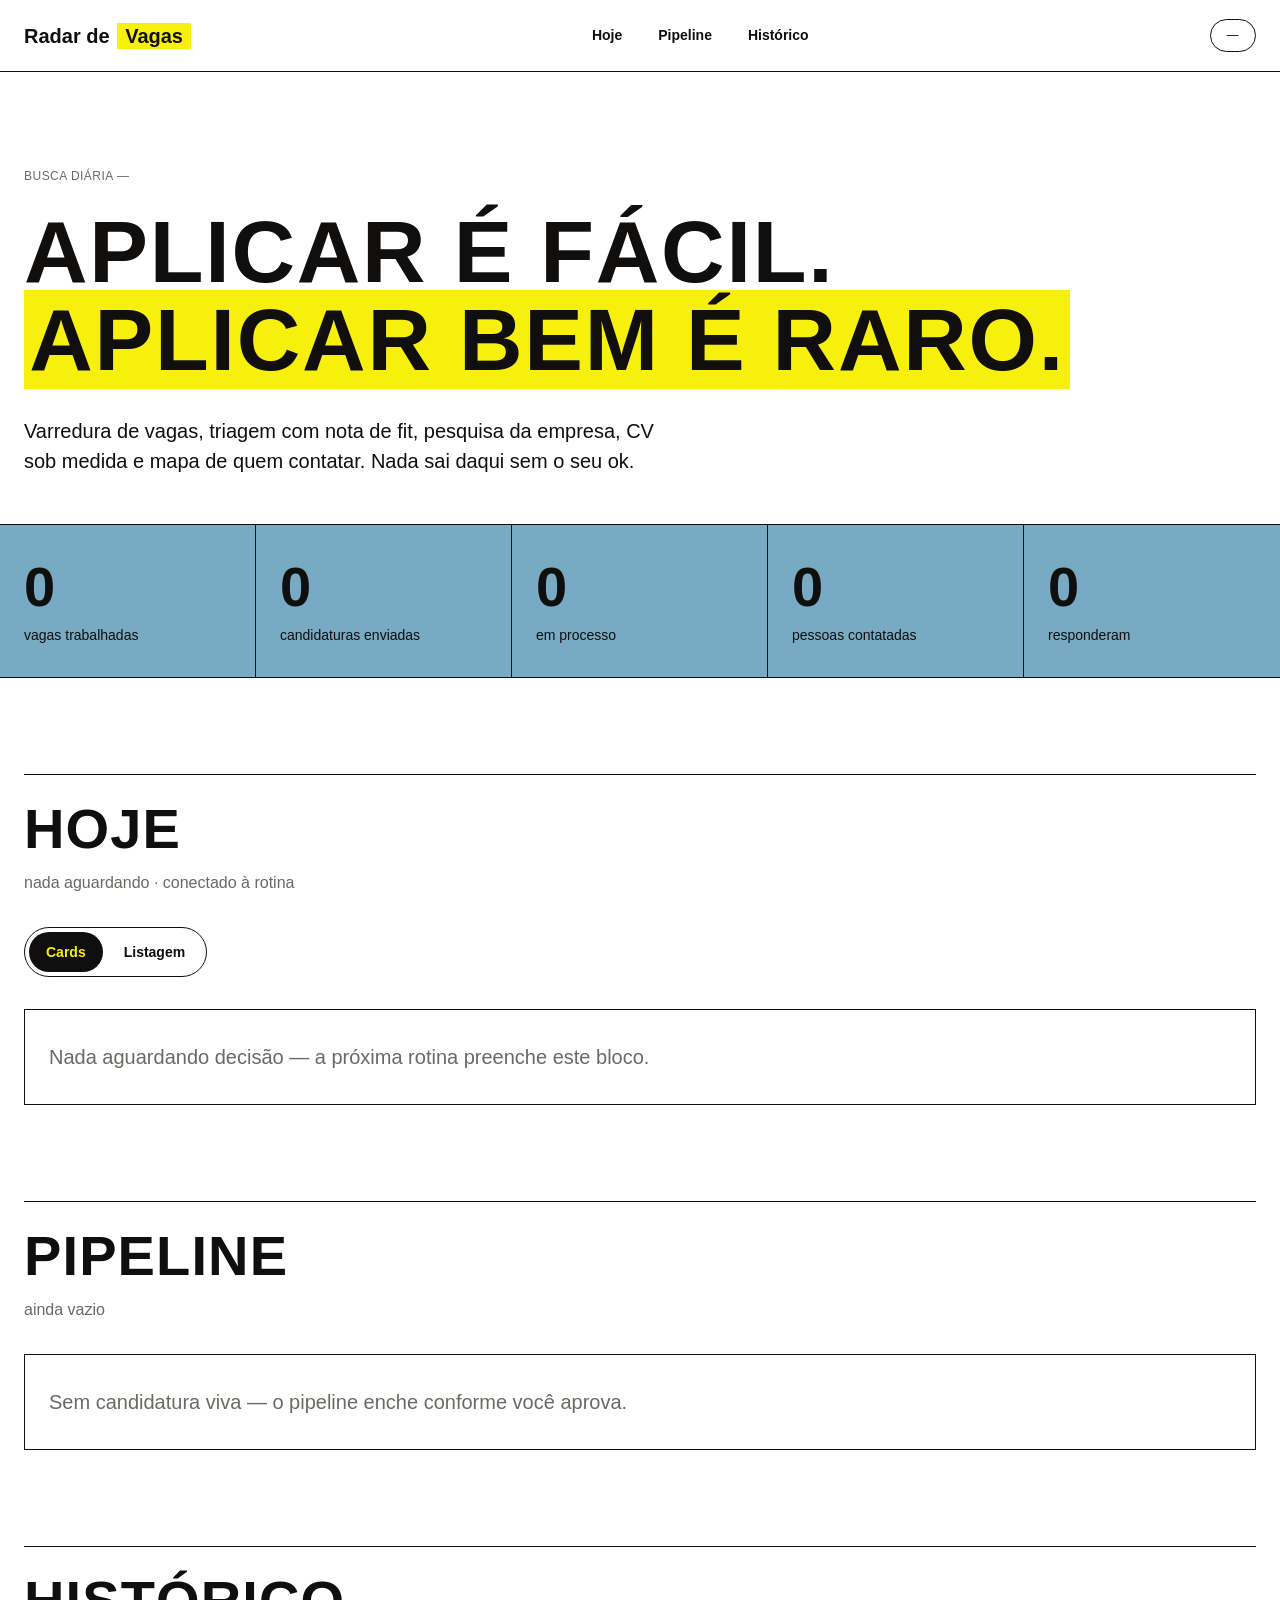
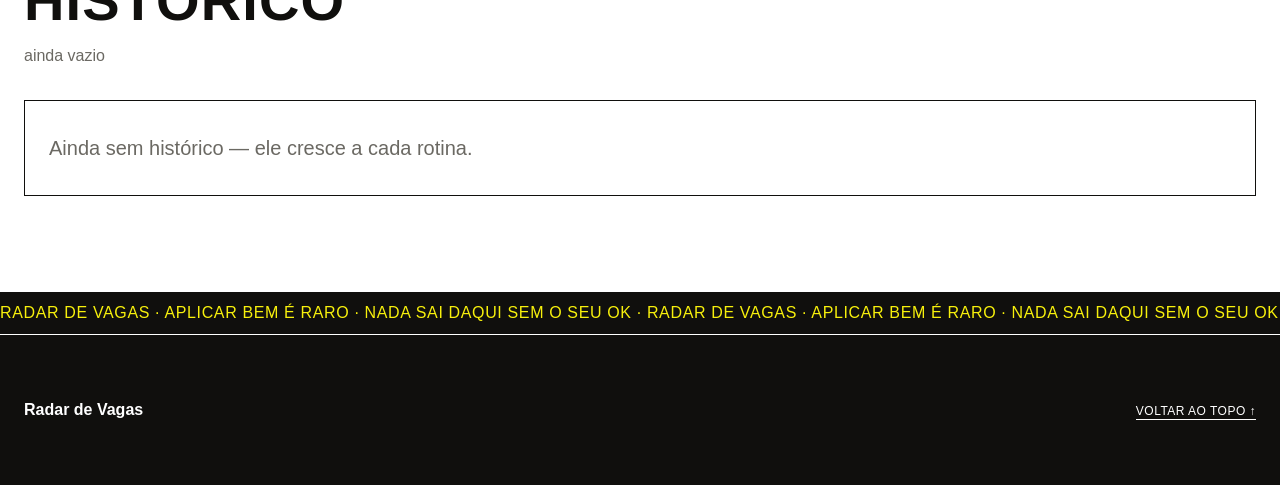
==== dashboard/index.html @ 62220584 "Radar de Vagas 0.1.0: primeira versão pública Rotina de busca de emprego com aprovação humana para o" ====
<!doctype html>
<html lang="pt-BR">
<head>
  <meta charset="utf-8" />
  <meta name="viewport" content="width=device-width, initial-scale=1" />
  <meta name="color-scheme" content="light" />
  <title>Radar de Vagas</title>
  <!-- Dashboard auto-contido: dados injetados por radar/gerar_dados.py -->
  <link rel="stylesheet" href="styles.css?v=1794355612" />
</head>
<body>

  <a class="pular-para" href="#hoje">Pular para as decisões de hoje</a>

  <header class="header">
    <a class="logo" href="#topo">Radar de <em>Vagas</em></a>
    <nav class="nav" aria-label="Principal">
      <a href="#hoje">Hoje</a>
      <a href="#pipeline">Pipeline</a>
      <a href="#historico">Histórico</a>
    </nav>
    <span class="badge-atualizado" id="atualizado">—</span>
  </header>

  <main>
    <section class="hero wrap" id="topo">
      <p class="meta">Busca diária —</p>
      <h1>Aplicar é fácil.<br /><span class="accent">Aplicar bem é raro.</span></h1>
      <p>Varredura de vagas, triagem com nota de fit, pesquisa da empresa, CV sob medida e mapa de quem contatar. Nada sai daqui sem o seu ok.</p>
      <span class="aviso-exemplo" id="aviso-config" hidden>Config sem pretensão salarial: a rotina vai perguntar antes de aplicar</span>
    </section>

    <section class="faixa-calma" aria-label="Números do Radar">
      <div class="wrap"><div class="stats" id="stats"></div></div>
    </section>

    <section id="hoje" class="secao wrap">
      <h2 class="h2">Hoje<small id="hoje-sub"></small></h2>
      <div class="alternar" id="alternar-visao" role="group" aria-label="Visão">
        <button class="btn-decisao" type="button" data-visao="cards">Cards</button>
        <button class="btn-decisao" type="button" data-visao="tabela">Listagem</button>
      </div>
      <div id="hoje-conteudo"></div>
    </section>

    <section id="pipeline" class="secao wrap">
      <h2 class="h2">Pipeline<small id="pipeline-sub"></small></h2>
      <div id="pipeline-lista"></div>
    </section>

    <section id="historico" class="secao wrap">
      <h2 class="h2">Histórico<small id="historico-sub"></small></h2>
      <div id="historico-lista"></div>
    </section>
  </main>

  <div class="barra-decisoes" id="barra-decisoes" hidden>
    <span><strong id="barra-contagem">0</strong> <span id="barra-rotulo">decisões</span></span>
    <button class="btn-copiar" id="btn-copiar" type="button">Copiar para o chat</button>
  </div>
  <div class="toast" id="toast" role="status" aria-live="polite">Decisões copiadas, cole na conversa do Claude</div>

  <!-- fita de fechamento: decorativa, para no hover e com movimento reduzido.
       Dois grupos iguais para o trilho andar metade de si sem emenda -->
  <div class="fita" aria-hidden="true">
    <div class="fita__trilho">
      <span class="fita__grupo">Radar de Vagas · Aplicar bem é raro · Nada sai daqui sem o seu ok · Radar de Vagas · Aplicar bem é raro · Nada sai daqui sem o seu ok · Radar de Vagas · Aplicar bem é raro · Nada sai daqui sem o seu ok ·&nbsp;</span>
      <span class="fita__grupo">Radar de Vagas · Aplicar bem é raro · Nada sai daqui sem o seu ok · Radar de Vagas · Aplicar bem é raro · Nada sai daqui sem o seu ok · Radar de Vagas · Aplicar bem é raro · Nada sai daqui sem o seu ok ·&nbsp;</span>
    </div>
  </div>

  <!-- rodapé montado pelo script a partir de CONFIG.nome e CONFIG.links:
       nada pessoal mora no código -->
  <footer class="footer">
    <div class="wrap footer__grade">
      <div class="footer__marca">
        <strong>Radar de Vagas</strong>
        <span id="rodape-nome" hidden></span>
      </div>
      <nav class="footer__links" id="rodape-links" aria-label="Links do perfil" hidden></nav>
      <a class="footer__topo" href="#topo">Voltar ao topo ↑</a>
    </div>
  </footer>

  <!-- DADOS:INICIO (gerado por radar/gerar_dados.py, não editar à mão) -->
  <script>
  window.REGISTRO = {"dias": []};
  window.VAGAS = {"vagas": [], "pessoas": []};
  window.CONFIG = {};
  </script>
  <!-- DADOS:FIM -->
  <script>
    const R = window.REGISTRO || { dias: [] };
    const V = window.VAGAS || {};
    const CFG = window.CONFIG || {};
    const dias = R.dias || [];

    // datas: aceita "AAAA-MM-DD" e ISO completo com fuso (aprovado_em) e
    // devolve DD.MM.AAAA. Vale o dia como foi gravado, sem converter fuso.
    // Só dígitos passam: o resultado entra direto no HTML sem precisar de esc()
    const fmtData = (iso) => {
      const m = /^(\d{4})-(\d{2})-(\d{2})/.exec(String(iso || ""));
      return m ? `${m[3]}.${m[2]}.${m[1]}` : "—";
    };
    const esc = (s) =>
      String(s ?? "").replace(/[&<>"]/g, (c) =>
        ({ "&": "&amp;", "<": "&lt;", ">": "&gt;", '"': "&quot;" }[c]));
    const pad = (n) => String(n).padStart(2, "0");
    const plural = (n, s, p) => `${n} ${n === 1 ? s : p}`;

    // link só sai para http(s), mailto ou caminho relativo (/cvs/...): um
    // "javascript:" vindo de dado raspado não pode virar href clicável
    const urlSegura = (u) => {
      const s = String(u || "").trim();
      if (!s) return "";
      if (/^[a-z][a-z0-9+.-]*:/i.test(s) && !/^(https?|mailto):/i.test(s)) return "";
      return s;
    };

    // "hoje" é a data local da máquina; a conta de dias usa só a parte de
    // data, então um ISO com hora e fuso conta pelo dia em que foi gravado
    const hojeISO = (() => {
      const d = new Date();
      return `${d.getFullYear()}-${pad(d.getMonth() + 1)}-${pad(d.getDate())}`;
    })();
    const diasDesde = (iso) => {
      const dia = String(iso || "").slice(0, 10);
      if (!/^\d{4}-\d{2}-\d{2}$/.test(dia)) return null;
      return Math.round((new Date(hojeISO) - new Date(dia)) / 86400000);
    };

    // prazos da rotina vêm da config; campo ausente, vazio ou inválido cai
    // no padrão do projeto
    const prazo = (chave, padrao) => {
      const n = Number(CFG[chave]);
      return Number.isFinite(n) && n > 0 ? n : padrao;
    };
    const FOLLOW_UP_DIAS = prazo("follow_up_dias", 7);
    const APROVADO_ALERTA_DIAS = prazo("aprovado_alerta_dias", 3);
    const TRIAGEM_EXPIRA_DIAS = prazo("triagem_expira_dias", 14);

    const MOVIMENTO_REDUZIDO = !!(window.matchMedia
      && window.matchMedia("(prefers-reduced-motion: reduce)").matches);

    // fita: o link vira uma faixa tinta com o rótulo em amarelo. O rótulo se
    // repete em número par porque o marquee anda metade do trilho por volta
    const marquee = (url, rotulo) => {
      const href = urlSegura(url);
      if (!href) return "";
      const span = `<span>${esc(rotulo)} ↗</span>`.repeat(10);
      return `<a class="marquee${rotulo.length <= 3 ? " marquee--curta" : ""}" href="${esc(href)}" target="_blank" rel="noopener">
        <span class="marquee__track" aria-hidden="true">${span}</span>
        <span class="sr-only">${esc(rotulo)} (abre em nova aba)</span></a>`;
    };

    // ---- identidade: título e rodapé saem da config, nunca do código ----
    const NOME = String(CFG.nome || "").trim();
    if (NOME) {
      document.title = `Radar de Vagas · ${NOME}`;
      const el = document.getElementById("rodape-nome");
      el.textContent = NOME;
      el.hidden = false;
    }
    const rotuloLink = (s) => String(s).trim()
      .replace(/^(https?:\/\/|mailto:)/i, "").replace(/^www\./i, "").replace(/\/+$/, "");
    // endereço sem esquema ("linkedin.com/in/...") ganha https://
    const hrefPerfil = (s) => {
      const v = String(s || "").trim();
      if (!v) return "";
      return /^[a-z][a-z0-9+.-]*:/i.test(v) ? urlSegura(v) : "https://" + v.replace(/^\/+/, "");
    };
    const linksPerfil = Object.values(CFG.links && typeof CFG.links === "object" ? CFG.links : {})
      .map((v) => [hrefPerfil(v), v])
      .filter(([h]) => h);
    if (linksPerfil.length) {
      const el = document.getElementById("rodape-links");
      el.innerHTML = linksPerfil.map(([h, v]) =>
        `<a href="${esc(h)}" target="_blank" rel="noopener">${esc(rotuloLink(v))}</a>`).join("");
      el.hidden = false;
    }

    // ---- aviso de pretensão: a config do painel só diz se ela existe ----
    if (CFG.pretensao_definida === false) {
      document.getElementById("aviso-config").hidden = false;
    }
    if (R.atualizado_em) {
      document.getElementById("atualizado").innerHTML =
        `<span class="badge-rotulo">Atualizado </span>${esc(fmtData(R.atualizado_em))}`;
    }

    // ---- achatar o histórico ----
    const histVagas = [], histPessoas = [];
    for (const dia of dias) {
      (dia.vagas || []).forEach((x) => histVagas.push({ ...x, data: dia.data }));
      (dia.pessoas || []).forEach((x) => histPessoas.push({ ...x, data: dia.data }));
    }

    // ---- o que já saiu como candidatura ----
    // Chave empresa+cargo em minúsculas, a mesma que casa o registro com o
    // vagas.json. Vaga que aparece aqui nunca ganha botão de aplicar de novo,
    // nem nos cards nem na listagem. Se a mesma vaga aparece em mais de um dia,
    // vale a data mais antiga: é quando a candidatura saiu
    const APLICADAS = ["Aplicada", "Networking", "Entrevista", "Oferta"];
    const chaveVaga = (v) => `${v.empresa}||${v.cargo}`.toLowerCase();
    const dataAplicacao = (h) => h.data_candidatura || h.data || "";
    const JA_APLICADAS = new Map();
    for (const h of histVagas) {
      if (!APLICADAS.includes(h.status)) continue;
      const k = chaveVaga(h), atual = JA_APLICADAS.get(k);
      if (!atual || (dataAplicacao(h) && dataAplicacao(h) < dataAplicacao(atual))) JA_APLICADAS.set(k, h);
    }
    const jaAplicada = (v) => JA_APLICADAS.get(chaveVaga(v));
    const pillJaAplicada = (iso) =>
      `<span class="pill pill--calma">Já aplicada${iso ? ` em ${fmtData(iso)}` : ""}</span>`;

    // ---- stats ----
    const cont = (lista, ...st) => lista.filter((x) => st.includes(x.status)).length;
    document.getElementById("stats").innerHTML = [
      [histVagas.length, "vagas trabalhadas"],
      [cont(histVagas, ...APLICADAS), "candidaturas enviadas"],
      [cont(histVagas, "Entrevista", "Oferta"), "em processo"],
      [histPessoas.length, "pessoas contatadas"],
      [cont(histPessoas, "aceito", "respondeu"), "responderam"],
    ].map(([n, l]) => `<div class="stat"><strong>${n}</strong><span>${l}</span></div>`).join("");

    const vazio = (msg) => `<div class="vazio">${msg}</div>`;

    const pillStatus = (s) => {
      const forte = ["Oferta", "Entrevista", "aceito", "respondeu"];
      const solido = ["Aplicada", "Networking", "enviado", "CV pronto"];
      const cls = forte.includes(s) ? "pill pill--accent" : solido.includes(s) ? "pill pill--solid" : "pill";
      return `<span class="${cls}">${esc(s || "—")}</span>`;
    };

    // ============================================================
    // HOJE: triagem e vagas trabalhadas aguardando decisão
    // ============================================================
    const MODO_SERVIDOR = location.protocol === "http:" || location.protocol === "https:";
    const ativos = (l) => (l || []).filter((x) => !["recusado", "executado"].includes(x.status));
    const gVagas = ativos(V.vagas), gPessoas = ativos(V.pessoas);
    const completas = gVagas.filter((v) => v.profundidade === "completa");
    const triagem = gVagas.filter((v) => v.profundidade !== "completa");
    const porId = new Map([...gVagas, ...gPessoas].map((x) => [x.id, x]));
    const IDS_PESSOA = new Set((V.pessoas || []).map((p) => p.id));
    const decisoes = new Map(); // modo arquivo: id -> {acao, nota}

    const rotuloDe = (p) => {
      const idx = p.id.match(/\d+$/);
      const grupo = IDS_PESSOA.has(p.id) ? "pessoa" : "vaga";
      return `${grupo} ${idx ? idx[0] : p.id}`;
    };

    const barraFit = (n) => {
      const v = Math.max(0, Math.min(100, Number(n) || 0));
      return `<span class="fit"><span class="fit-barra" aria-hidden="true"><i style="width:${v}%"></i></span><span class="sr-only">fit </span><b>${v}</b></span>`;
    };

    const campos = (pares) => {
      const linhas = pares.filter(([, v]) => v).map(([r, v]) =>
        `<div class="campo"><span class="meta">${esc(r)}</span><p>${esc(v)}</p></div>`);
      return linhas.length ? `<div class="campos">${linhas.join("")}</div>` : "";
    };

    const listaCurta = (rotulo, itens) =>
      itens && itens.length
        ? `<div class="campo"><span class="meta">${esc(rotulo)}</span><ul class="lista-curta">${
            itens.map((x) => `<li>${esc(x)}</li>`).join("")}</ul></div>`
        : "";

    const caixaDecisao = (p, miolo) => `<div class="decisoes" data-id="${esc(p.id)}">${miolo}</div>`;

    const botoes = (p, acoes) => {
      if (p.status === "aprovado")
        return caixaDecisao(p, IDS_PESSOA.has(p.id)
          ? '<span class="pill pill--accent">Marcada para contato</span>'
          : '<span class="pill pill--accent">Aprovado · na fila de execução</span>');
      if (p.status === "aprofundar")
        return caixaDecisao(p, '<span class="pill pill--solid">Aprofundar · na fila de pesquisa</span>');
      if (p.status === "ajuste")
        return caixaDecisao(p, `<span class="pill pill--solid">Ajuste pedido</span>${
          p.nota_ajuste ? `<span class="nota-ajuste">Ajuste: ${esc(p.nota_ajuste)}</span>` : ""}`);
      // no modo arquivo o botão alterna (o segundo clique desfaz), então nasce
      // com aria-pressed; no servidor cada clique é uma ação única
      const pressed = MODO_SERVIDOR ? "" : ' aria-pressed="false"';
      const btns = acoes.map(([acao, rotulo, nome]) =>
        `<button class="btn-decisao" data-acao="${acao}" type="button"${pressed}${
          nome ? ` aria-label="${esc(nome)}"` : ""}>${rotulo}</button>`).join("");
      return caixaDecisao(p, `${btns}<span class="nota-ajuste" data-nota></span>`);
    };

    // vaga que já saiu como candidatura não ganha botão nenhum, só o selo
    const botoesVaga = (v, acoes) => {
      const ap = jaAplicada(v);
      return ap ? caixaDecisao(v, pillJaAplicada(dataAplicacao(ap))) : botoes(v, acoes);
    };

    // ---- accordion: o card fecha e mostra só o que decide ver mais ----
    const chevron = '<span class="chevron" aria-hidden="true"></span>';

    // selo do estado, visível com o card fechado (senão some junto com o corpo)
    const selo = (p) => ({
      aprovado: `<span class="pill pill--accent">${IDS_PESSOA.has(p.id) ? "Marcada para contato" : "Aprovado"}</span>`,
      aprofundar: '<span class="pill pill--solid">A aprofundar</span>',
      ajuste: '<span class="pill pill--solid">Ajuste pedido</span>',
    }[p.status] || "");

    // sinais são HTML pronto ou texto já seguro, nunca entrada crua
    const sinais = (itens) => {
      const l = itens.filter(Boolean);
      return l.length ? `<span class="sinais">${l.map((s) => `<span>${s}</span>`).join("")}</span>` : "";
    };

    const marcas = (itens) => {
      const l = itens.filter(Boolean);
      return l.length ? `<div class="marcas">${l.join("")}</div>` : "";
    };

    // aprovada que não sai vira vaga fechada: mostra quando foi aprovada e,
    // passado o prazo da config, alerta em magenta
    const avisoAprovada = (v) => {
      if (v.status !== "aprovado" || !v.aprovado_em || jaAplicada(v)) return "";
      const d = diasDesde(v.aprovado_em);
      const quando = `<span class="data-entrada">aprovada em ${fmtData(v.aprovado_em)}</span>`;
      return d !== null && d >= APROVADO_ALERTA_DIAS
        ? `${quando}<span class="alerta">Aprovada há ${plural(d, "dia", "dias")} e ainda não enviada</span>`
        : quando;
    };

    // data de entrada no Radar: as antigas foram reconstruídas como limite
    // superior (histórico + backups) e levam til; as novas gravam data exata.
    // Triagem sem decisão parada além do prazo da config vira alerta
    const seloEntrada = (v) => {
      if (!v.adicionada_em) return "";
      const d = diasDesde(v.adicionada_em);
      if (v.profundidade === "triagem" && v.status === "proposto" && !jaAplicada(v)
          && d !== null && d >= TRIAGEM_EXPIRA_DIAS)
        return `<span class="alerta">Na mesa há ${plural(d, "dia", "dias")}, decida ou descarte</span>`;
      return `<span class="data-entrada${v.adicionada_em_aprox ? " data-entrada--aprox" : ""}"${
          v.adicionada_em_aprox ? ' title="Data reconstruída: limite superior. Vagas novas gravam a data exata."' : ""
        }>entrou ${v.adicionada_em_aprox ? "~" : ""}${fmtData(v.adicionada_em)}</span>`;
    };

    const tese = (texto) => texto
      ? `<div class="tese"><span class="tese__rotulo">Ângulo</span><p>${esc(texto)}</p></div>`
      : "";

    const blocoVagaCompleta = (v, i) => {
      const gente = gPessoas.filter((p) => p.vaga_id === v.id);
      const flags = (v.red_flags || []).length;
      const ap = jaAplicada(v);
      return `
      <details class="proposta" data-item="${esc(v.id)}">
        <summary>
          <span class="meta num">${pad(i + 1)}</span>
          <div class="resumo">
            <div class="vaga-head">
              <h3>${esc(v.empresa)} — ${esc(v.cargo)}</h3>
              ${barraFit(v.fit)}
            </div>
            <p class="apoio">${esc([v.local, v.modelo, v.porta === "lideranca" ? "porta liderança" : v.porta === "ic" ? "porta IC sênior" : ""].filter(Boolean).join(" · "))}</p>
            ${sinais([
              ap ? pillJaAplicada(dataAplicacao(ap)) : selo(v),
              v.cv ? "CV pronto" : "",
              gente.length ? plural(gente.length, "pessoa", "pessoas") : "",
              flags ? plural(flags, "red flag", "red flags") : "",
            ])}
            ${marcas([avisoAprovada(v)])}
          </div>
          ${chevron}
        </summary>
        <div class="proposta-corpo">
          ${tese(v.angulo)}
          ${campos([
            ["Salário", [v.salario, v.salario_fonte && `(${v.salario_fonte})`].filter(Boolean).join(" ")],
            ["Fit", v.fit_resumo],
          ])}
          ${listaCurta("Forças diretas", v.forcas)}
          ${listaCurta("Lacunas honestas", v.lacunas)}
          ${listaCurta("Red flags", v.red_flags)}
          ${listaCurta("Sobre a empresa", v.empresa_contexto)}
          ${listaCurta("Melhorias que esta vaga sugere", v.melhorias)}
          ${blocoCv(v, "CV sob medida")}
          <p class="apoio">${marquee(v.url, "Ver a vaga")}</p>
          ${botoesVaga(v, [["aprovar", "✓ Aprovar candidatura"], ["ajustar", "✎ Ajustar"], ["pular", "✕ Descartar"]])}
          ${pessoasDaVaga(v.id)}
        </div>
      </details>`;
    };

    const blocoCv = (a, rotulo) => {
      const cv = urlSegura(a.cv);
      if (!cv) return "";
      const prev = urlSegura(a.cv_preview);
      return `<div class="cv-bloco">
        ${prev ? `<a href="${esc(cv)}" target="_blank" rel="noopener"><img src="${esc(prev)}?t=${Date.now()}" alt="Preview do CV adaptado" loading="lazy" /></a>` : ""}
        <div>
          <span class="meta">${esc(rotulo)}</span>
          <p><a href="${esc(cv)}" target="_blank" rel="noopener">${esc(cv.split("/").pop())}</a></p>
          ${a.cv_racional ? `<p class="apoio">${esc(a.cv_racional)}</p>` : ""}
        </div>
      </div>`;
    };

    // pessoas-chave ficam dentro do card da vaga, em accordion próprio: são
    // três por vaga, e abertas empurram o botão da vaga para longe
    const pessoasDaVaga = (vagaId) => {
      const lista = gPessoas.filter((p) => p.vaga_id === vagaId);
      if (!lista.length) return "";
      return `<details class="pessoas-da-vaga">
        <summary>
          <span class="meta">Pessoas-chave desta vaga · ${plural(lista.length, "pessoa", "pessoas")}</span>
          ${chevron}
        </summary>
        <div>${lista.map(blocoPessoa).join("")}</div>
      </details>`;
    };

    const blocoTriagem = (v, i) => {
      const flags = (v.red_flags || []).length;
      const ap = jaAplicada(v);
      return `
      <details class="proposta" data-item="${esc(v.id)}">
        <summary>
          <span class="meta num">${pad(i + 1)}</span>
          <div class="resumo">
            <div class="vaga-head">
              <h3>${esc(v.empresa)} — ${esc(v.cargo)}</h3>
              ${barraFit(v.fit)}
            </div>
            <p class="apoio">${esc([v.local, v.modelo, v.salario].filter(Boolean).join(" · "))}</p>
            ${sinais([ap ? pillJaAplicada(dataAplicacao(ap)) : selo(v), flags ? plural(flags, "red flag", "red flags") : ""])}
            ${marcas([seloEntrada(v)])}
          </div>
          ${chevron}
        </summary>
        <div class="proposta-corpo">
          ${v.fit_resumo ? `<p>${esc(v.fit_resumo)}</p>` : ""}
          ${listaCurta("Red flags", v.red_flags)}
          <p class="apoio">${marquee(v.url, "Ver a vaga")}</p>
          ${botoesVaga(v, [["aprofundar", "↳ Aprofundar"], ["pular", "✕ Descartar"]])}
        </div>
      </details>`;
    };

    // iniciais no lugar da foto: as URLs de foto do LinkedIn são assinadas e
    // expiram, então o avatar é gerado aqui e o link leva ao perfil real.
    // Primeira letra do primeiro nome + primeira do último; nome único, uma letra
    const iniciais = (nome) => {
      const partes = String(nome || "").trim().split(/\s+/).filter(Boolean);
      if (!partes.length) return "";
      const primeira = [...partes[0]][0];
      const ultima = partes.length > 1 ? [...partes[partes.length - 1]][0] : "";
      return (primeira + ultima).toUpperCase();
    };

    const primeiroGrau = (p) => p.grau === "1º";

    // o projeto mapeia quem contatar, mas não escreve a mensagem: o card mostra
    // papel, grau de conexão e por que esta pessoa, e a decisão é só marcar
    const blocoPessoa = (p) => {
      const perfil = urlSegura(p.url);
      return `
      <article class="proposta pessoa" data-item="${esc(p.id)}">
        <span class="avatar" aria-hidden="true">${esc(iniciais(p.nome))}</span>
        <div class="pessoa-corpo">
          <div class="vaga-head">
            <h4>${perfil ? `<a href="${esc(perfil)}" target="_blank" rel="noopener">${esc(p.nome)}</a>` : esc(p.nome)}</h4>
            ${p.grau ? `<span class="pill${primeiroGrau(p) ? " pill--accent" : ""}">${esc(p.grau)} grau</span>` : ""}
          </div>
          <p class="apoio">${esc([p.cargo, p.empresa].filter(Boolean).join(" · "))}</p>
          ${p.papel ? `<p class="meta papel">${esc(p.papel)}</p>` : ""}
          ${p.porque ? `<div class="campo"><span class="meta">Por que esta pessoa</span><p>${esc(p.porque)}</p></div>` : ""}
          <p class="apoio">${marquee(p.url, "Abrir o perfil")}</p>
          ${botoes(p, [["aprovar", "✓ Vou contatar"], ["pular", "✕ Pular"]])}
        </div>
      </article>`;
    };

    const btnExpandir = '<button class="btn-decisao btn-expandir" type="button" data-expandir>Expandir tudo</button>';

    const subsecao = (titulo, itens, tpl) =>
      itens.length
        ? `<div class="subsecao">
            <div class="sub-header">
              <span class="meta">${titulo}</span>
              ${btnExpandir}
            </div>
            ${itens.map(tpl).join("")}
          </div>`
        : "";

    const hojeVazio = !gVagas.length && !gPessoas.length;
    document.getElementById("hoje-sub").textContent = (hojeVazio
      ? "nada aguardando"
      : `${completas.length} vagas trabalhadas · ${triagem.length} na triagem · ${gPessoas.length} pessoas${V.data ? " · varredura de " + fmtData(V.data) : ""}`)
      + (MODO_SERVIDOR ? " · conectado à rotina" : " · modo leitura: decisões via copiar para o chat");

    const subsecaoTriagem = `
      <div class="subsecao" id="subsecao-triagem">
        <div class="sub-header">
          <span class="meta">Triagem do dia — aprofunde ou descarte${V.resumo_busca ? " · " + esc(V.resumo_busca) : ""}</span>
          <span class="sub-acoes">
            ${btnExpandir}
            <button class="btn-decisao btn-nova-pesquisa" id="btn-nova-busca" type="button">⟳ Nova varredura</button>
          </span>
        </div>
        <div id="triagem-lista">${triagem.length
          ? triagem.map(blocoTriagem).join("")
          : '<div class="vazio">Nada na triagem — peça uma nova varredura acima.</div>'}</div>
      </div>`;

    // ============================================================
    // VISÃO EM LISTAGEM: o Radar inteiro em uma linha por vaga,
    // com filtro e ordenação. Une o que aguarda decisão (vagas.json)
    // com o que já foi executado (registro.json), para servir de
    // confirmação do que foi aplicado e quando.
    // ============================================================
    const universo = (() => {
      const mapa = new Map();
      // base: tudo do Radar, inclusive recusado e executado (a listagem mostra o todo)
      for (const v of (V.vagas || [])) {
        mapa.set(chaveVaga(v), { ...v, radar: v.status, pipeline: null });
      }
      // sobrepõe o histórico executado, que é a fonte da verdade do pipeline
      for (const h of histVagas) {
        const k = chaveVaga(h);
        const base = mapa.get(k) || {};
        mapa.set(k, {
          ...base, ...h,
          fit: base.fit ?? h.fit,
          fit_resumo: base.fit_resumo || h.angulo || "",
          red_flags: base.red_flags || [],
          porta: base.porta, profundidade: base.profundidade,
          id: base.id || h.empresa,
          radar: base.radar || null,
          pipeline: h.status,
          data_registro: h.data,
          adicionada_em: base.adicionada_em || h.data || null,
          adicionada_em_aprox: base.adicionada_em ? base.adicionada_em_aprox : !!h.data,
        });
      }
      return [...mapa.values()];
    })();

    const estadoDe = (v) => {
      if (v.pipeline) return v.pipeline;
      return ({
        proposto: "Aguardando você",
        aprovado: "Aprovada, a enviar",
        ajuste: "Em ajuste",
        aprofundar: "A aprofundar",
        recusado: "Descartada",
        executado: "Executada",
      })[v.radar] || "—";
    };

    const FILTROS = [
      ["todas", "Todas"],
      ["aplicadas", "Aplicadas"],
      ["aenviar", "Aprovadas, a enviar"],
      ["aguardando", "Aguardando você"],
      ["completa", "Trabalhadas"],
      ["triagem", "Triagem"],
      ["lideranca", "Liderança"],
      ["ic", "IC sênior"],
    ];

    const passaFiltro = (v, f) => {
      switch (f) {
        case "aplicadas": return APLICADAS.includes(v.pipeline);
        case "aenviar": return v.radar === "aprovado";
        case "aguardando": return v.radar === "proposto";
        case "completa": return v.profundidade === "completa";
        case "triagem": return v.profundidade === "triagem";
        case "lideranca": return v.porta === "lideranca";
        case "ic": return v.porta === "ic";
        default: return true;
      }
    };

    const ORDENS = [
      ["adicionada-desc", "Mais novas"],
      ["adicionada-asc", "Mais antigas"],
      ["fit-desc", "Mais fit"],
      ["fit-asc", "Menos fit"],
      ["aplicada-desc", "Aplicada mais recente"],
      ["aplicada-asc", "Aplicada mais antiga"],
      ["empresa", "Empresa A-Z"],
      ["estado", "Estado"],
    ];

    const PESO_ESTADO = ["Oferta", "Entrevista", "Networking", "Aplicada", "CV pronto",
      "Aprovada, a enviar", "Em ajuste", "A aprofundar", "Aguardando você", "Analisada",
      "Executada", "Recusada", "Encerrada", "Descartada", "—"];

    const ordenar = (lista, o) => {
      const arr = [...lista];
      const dt = (v) => v.data_candidatura || "";
      const de = (v) => v.adicionada_em || "";
      const cmp = {
        // vaga sem data de entrada vai para o fim nas duas direções: "mais
        // antigas" não pode ser sequestrada por quem simplesmente não tem data
        "adicionada-desc": (a, b) => (de(b) || "").localeCompare(de(a) || "")
          || (Number(b.fit) || 0) - (Number(a.fit) || 0),
        "adicionada-asc": (a, b) => {
          if (!de(a) && !de(b)) return (Number(b.fit) || 0) - (Number(a.fit) || 0);
          if (!de(a)) return 1;
          if (!de(b)) return -1;
          return de(a).localeCompare(de(b)) || (Number(b.fit) || 0) - (Number(a.fit) || 0);
        },
        "fit-desc": (a, b) => (Number(b.fit) || 0) - (Number(a.fit) || 0),
        "fit-asc": (a, b) => (Number(a.fit) || 0) - (Number(b.fit) || 0),
        "aplicada-desc": (a, b) => dt(b).localeCompare(dt(a)) || (Number(b.fit) || 0) - (Number(a.fit) || 0),
        "aplicada-asc": (a, b) => {
          if (!dt(a) && !dt(b)) return (Number(b.fit) || 0) - (Number(a.fit) || 0);
          if (!dt(a)) return 1;
          if (!dt(b)) return -1;
          return dt(a).localeCompare(dt(b));
        },
        empresa: (a, b) => String(a.empresa).localeCompare(String(b.empresa), "pt-BR"),
        estado: (a, b) => PESO_ESTADO.indexOf(estadoDe(a)) - PESO_ESTADO.indexOf(estadoDe(b))
          || (Number(b.fit) || 0) - (Number(a.fit) || 0),
      }[o] || cmp0;
      return arr.sort(cmp);
    };
    function cmp0(a, b) { return (Number(b.fit) || 0) - (Number(a.fit) || 0); }

    let filtroAtual = "todas", ordemAtual = "fit-desc";
    try {
      filtroAtual = localStorage.getItem("radar-filtro") || "todas";
      ordemAtual = localStorage.getItem("radar-ordem") || "fit-desc";
    } catch {}

    const ORDENAVEL = { Vaga: "fit-desc", Empresa: "empresa", "Entrou em": "adicionada-desc",
      "Aplicada em": "aplicada-desc", Estado: "estado" };

    const tabela = () => {
      const filtradas = universo.filter((v) => passaFiltro(v, filtroAtual));
      const lista = ordenar(filtradas, ordemAtual);
      const nAplicadas = universo.filter((v) => APLICADAS.includes(v.pipeline)).length;

      const controles = `
        <div class="filtros" role="group" aria-label="Filtrar e ordenar a listagem">
          <div class="filtros-linha">
            <span class="filtros-rotulo">Ver</span>
            ${FILTROS.map(([k, r]) => {
              const n = universo.filter((v) => passaFiltro(v, k)).length;
              return `<button class="btn-decisao${k === filtroAtual ? " ativa--aprovar" : ""}" type="button" data-filtro="${k}" aria-pressed="${k === filtroAtual}">${r} <span class="filtros-n">${n}</span></button>`;
            }).join("")}
          </div>
          <div class="filtros-linha">
            <span class="filtros-rotulo">Ordenar</span>
            ${ORDENS.map(([k, r]) =>
              `<button class="btn-decisao${k === ordemAtual ? " ativa--ajustar" : ""}" type="button" data-ordem="${k}" aria-pressed="${k === ordemAtual}">${r}</button>`).join("")}
          </div>
          <p class="filtros-resumo">${lista.length} de ${universo.length} vagas no Radar · <strong>${nAplicadas}</strong> ${nAplicadas === 1 ? "candidatura confirmada" : "candidaturas confirmadas"}</p>
        </div>`;

      if (!lista.length) return controles + vazio("Nenhuma vaga neste filtro.");

      // decisão direto da linha: a listagem é onde dá pra comparar tudo lado a
      // lado. Só rende botão em vaga que ainda está no Radar aguardando decisão;
      // o que já virou histórico (pipeline) não se decide de novo, e o que já
      // saiu como candidatura mostra quando saiu. Triagem não aplica direto:
      // primeiro aprofunda (pesquisa, ângulo e CV), depois se decide aplicar
      const decisaoLinha = (v) => {
        if (APLICADAS.includes(v.pipeline)) return pillJaAplicada(v.data_candidatura || v.data_registro);
        if (v.pipeline || !v.radar) return "—";
        if (v.radar === "aprovado") {
          const d = diasDesde(v.aprovado_em);
          return `<div class="celula-pilha"><span class="pill pill--accent">Na fila</span>${
            v.aprovado_em ? `<span class="data-entrada">aprovada em ${fmtData(v.aprovado_em)}</span>` : ""}${
            d !== null && d >= APROVADO_ALERTA_DIAS ? `<span class="alerta">Há ${plural(d, "dia", "dias")} sem envio</span>` : ""}</div>`;
        }
        if (v.radar === "aprofundar") return '<span class="pill pill--solid">A aprofundar</span>';
        if (v.radar === "ajuste") return '<span class="pill pill--solid">Em ajuste</span>';
        if (v.radar !== "proposto") return "—";
        const acoes = v.profundidade === "triagem"
          ? [["aprofundar", "↳ Aprofundar"], ["pular", "✕", "Descartar"]]
          : [["aprovar", "✓ Aplicar"], ["ajustar", "✎", "Ajustar"], ["pular", "✕", "Descartar"]];
        const pressed = MODO_SERVIDOR ? "" : ' aria-pressed="false"';
        return `<div class="decisoes decisoes--linha" data-id="${esc(v.id)}">${acoes.map(([a, r, nome]) =>
          `<button class="btn-decisao btn-decisao--mini" data-acao="${a}" type="button"${pressed}${
            nome ? ` aria-label="${nome}"` : ""}>${r}</button>`).join("")
        }<span class="nota-ajuste" data-nota></span></div>`;
      };

      const celulaEntrada = (v) => {
        if (!v.adicionada_em) return "—";
        const data = `<span class="data-entrada${v.adicionada_em_aprox ? " data-entrada--aprox" : ""}"${
          v.adicionada_em_aprox ? ' title="Data reconstruída: limite superior a partir do histórico e dos backups. Vagas novas gravam a data exata."' : ""
        }>${v.adicionada_em_aprox ? "~" : ""}${fmtData(v.adicionada_em)}</span>`;
        const d = diasDesde(v.adicionada_em);
        const parada = v.profundidade === "triagem" && v.radar === "proposto" && !v.pipeline
          && d !== null && d >= TRIAGEM_EXPIRA_DIAS;
        return parada
          ? `<div class="celula-pilha">${data}<span class="alerta">Na mesa há ${plural(d, "dia", "dias")}</span></div>`
          : data;
      };

      const linkSeguro = (u, rotulo) => {
        const h = urlSegura(u);
        return h ? `<a href="${esc(h)}" target="_blank" rel="noopener">${rotulo}</a>` : "";
      };

      const linhas = lista.map((v) => {
        const gente = gPessoas.filter((p) => p.vaga_id === v.id);
        const obs = [v.fit_resumo, (v.red_flags || [])[0]].filter(Boolean).join(" | ");
        const aplicada = APLICADAS.includes(v.pipeline);
        const links = [linkSeguro(v.url, "abrir"), linkSeguro(v.cv, "CV")].filter(Boolean).join(" · ");
        return `<tr${aplicada ? ' class="linha--aplicada"' : ""}>
          <td data-r="Vaga"><strong>${esc(v.cargo)}</strong><span class="fit-mini">fit ${esc(v.fit ?? "—")}</span></td>
          <td data-r="Empresa">${esc(v.empresa)}</td>
          <td data-r="Estado">${pillStatus(estadoDe(v))}</td>
          <td data-r="Decisão">${decisaoLinha(v)}</td>
          <td data-r="Entrou em">${celulaEntrada(v)}</td>
          <td data-r="Aplicada em">${v.data_candidatura ? fmtData(v.data_candidatura) : "—"}</td>
          <td data-r="Link">${links || "—"}</td>
          <td data-r="Pretensão">${esc(v.salario || "—")}</td>
          <td data-r="Decisores">${gente.length
            ? gente.map((p) => linkSeguro(p.url, esc(p.nome)) || esc(p.nome)).join("<br>")
            : "—"}</td>
          <td data-r="Próximo passo">${esc(v.proximo_passo || "—")}</td>
          <td data-r="Observação">${esc(obs || "—")}</td>
        </tr>`;
      }).join("");

      const th = (rotulo) => {
        const o = ORDENAVEL[rotulo];
        if (!o) return `<th scope="col">${rotulo}</th>`;
        const ativa = ordemAtual.startsWith(o.split("-")[0]);
        const asc = ativa && ordemAtual.endsWith("-asc");
        return `<th scope="col"><button class="th-ordena${ativa ? " th-ordena--ativa" : ""}${asc ? " th-ordena--asc" : ""}" type="button" data-ordem="${o}">${rotulo}</button></th>`;
      };

      return controles + `<div class="tabela-wrap"><table class="tabela-vagas">
        <thead><tr>
          ${["Vaga", "Empresa", "Estado", "Decisão", "Entrou em", "Aplicada em", "Link", "Pretensão", "Decisores", "Próximo passo", "Observação"].map(th).join("")}
        </tr></thead>
        <tbody>${linhas}</tbody>
      </table></div>`;
    };

    const conteudoCards = () => (hojeVazio && !V.data
      ? vazio("Nada aguardando decisão — a próxima rotina preenche este bloco.")
      : subsecao("Vagas trabalhadas — pesquisa, ângulo, CV e pessoas", completas, blocoVagaCompleta)
        + subsecaoTriagem);

    const alvo = document.getElementById("hoje-conteudo");
    let modoAtual = "cards";
    const renderizar = (modo) => {
      modoAtual = modo;
      document.querySelectorAll("#alternar-visao button").forEach((b) => {
        const ativa = b.dataset.visao === modo;
        b.classList.toggle("ativa--aprovar", ativa);
        b.setAttribute("aria-pressed", String(ativa));
      });
      alvo.innerHTML = modo === "tabela" ? tabela() : conteudoCards();
      try { localStorage.setItem("radar-visao", modo); } catch {}
    };

    let visaoInicial = "cards";
    try { visaoInicial = localStorage.getItem("radar-visao") || "cards"; } catch {}
    renderizar(visaoInicial === "tabela" ? "tabela" : "cards");

    document.getElementById("alternar-visao").addEventListener("click", (ev) => {
      const b = ev.target.closest("button[data-visao]");
      if (b) renderizar(b.dataset.visao);
    });

    // filtro e ordenação da listagem (inclui clique no cabeçalho da coluna)
    alvo.addEventListener("click", (ev) => {
      // abre ou fecha todos os cards da subseção em que o botão está
      const be = ev.target.closest("button[data-expandir]");
      if (be) {
        const escopo = be.closest(".subsecao") || alvo;
        const cards = escopo.querySelectorAll("details.proposta");
        const abrir = [...cards].some((d) => !d.open);
        cards.forEach((d) => (d.open = abrir));
        be.textContent = abrir ? "Recolher tudo" : "Expandir tudo";
        return;
      }
      const bf = ev.target.closest("button[data-filtro]");
      if (bf) {
        filtroAtual = bf.dataset.filtro;
        try { localStorage.setItem("radar-filtro", filtroAtual); } catch {}
        renderizar("tabela");
        return;
      }
      const bo = ev.target.closest("button[data-ordem]");
      if (bo) {
        let nova = bo.dataset.ordem;
        // clicar de novo na mesma COLUNA inverte a direção. Só no cabeçalho:
        // botão explícito ("Mais novas", "Mais antigas") pede uma direção
        // nomeada, e invertê-la faria o botão fazer o contrário do que diz
        if (bo.classList.contains("th-ordena")
            && nova.includes("-") && ordemAtual.split("-")[0] === nova.split("-")[0]) {
          nova = ordemAtual.endsWith("-desc")
            ? nova.replace("-desc", "-asc")
            : nova.replace("-asc", "-desc");
        }
        ordemAtual = nova;
        try { localStorage.setItem("radar-ordem", ordemAtual); } catch {}
        renderizar("tabela");
      }
    });

    // ============================================================
    // PIPELINE: vagas vivas do histórico, por status
    // ============================================================
    const ORDEM = ["Oferta", "Entrevista", "Networking", "Aplicada", "CV pronto", "Analisada"];
    const vivas = histVagas.filter((v) => ORDEM.includes(v.status));

    // A análise completa de cada vaga (fit, forças, lacunas, red flags, contexto,
    // ângulo, CV) vive no vagas.json e não no registro. Depois de aplicada a vaga
    // vira "executado" e sai da seção Hoje, então a análise ficava invisível justo
    // quando você mais precisa dela: antes de uma conversa com recrutador. Aqui o
    // registro é casado com o vagas.json por empresa + cargo para trazer o corpo de
    // volta, em modo leitura (sem botão de decisão: a decisão já foi tomada).
    // chaveVaga(v) já existe acima (empresa||cargo em minúsculas) e é a mesma
    // chave usada para casar registro com vagas.json: reaproveitada aqui.
    const ANALISES = new Map((V.vagas || []).map((v) => [chaveVaga(v), v]));
    const analiseDe = (v) => ANALISES.get(chaveVaga(v));

    const corpoAnalise = (a, gente) => `
      ${tese(a.angulo)}
      ${campos([
        ["Salário", [a.salario, a.salario_fonte && `(${a.salario_fonte})`].filter(Boolean).join(" ")],
        ["Fit", a.fit_resumo],
      ])}
      ${listaCurta("Forças diretas", a.forcas)}
      ${listaCurta("Lacunas honestas", a.lacunas)}
      ${listaCurta("Red flags", a.red_flags)}
      ${listaCurta("Sobre a empresa", a.empresa_contexto)}
      ${listaCurta("Melhorias que esta vaga sugere", a.melhorias)}
      ${blocoCv(a, "CV enviado")}
      ${gente && gente.length ? `<div class="campo"><span class="meta">Pessoas mapeadas nesta vaga</span><ul class="lista-curta">${
        gente.map((p) => `<li>${esc([p.nome, p.cargo, p.papel].filter(Boolean).join(" · "))}${
          p.status ? ` — ${esc(p.status)}` : ""}</li>`).join("")}</ul></div>` : ""}`;

    // pessoas do registro (já contatadas) + as ainda propostas no vagas.json
    const pessoasDaEmpresa = (a, empresa) => {
      const alvo = String(empresa || "").trim().toLowerCase();
      const doPlano = (V.pessoas || []).filter((p) =>
        (a && p.vaga_id === a.id) ||
        String(p.empresa || "").trim().toLowerCase() === alvo);
      const doHist = histPessoas.filter((p) =>
        String(p.empresa || "").trim().toLowerCase() === alvo);
      const vistos = new Set(), out = [];
      for (const p of [...doHist, ...doPlano]) {
        const k = String(p.nome || "").trim().toLowerCase();
        if (!k || vistos.has(k)) continue;
        vistos.add(k); out.push(p);
      }
      return out;
    };

    const linhaPipeline = (v, i) => {
      const d = diasDesde(v.data_candidatura || v.data);
      const vencido = ["Aplicada", "Networking"].includes(v.status) && d !== null && d >= FOLLOW_UP_DIAS;
      const a = analiseDe(v);
      const cabeca = `
          <span class="meta num">${pad(i + 1)}</span>
          <span class="data">${fmtData(v.data_candidatura || v.data)}</span>
          <div class="principal">
            <div class="vaga-head">
              <h3>${esc(v.empresa)} — ${esc(v.cargo)}</h3>
              ${a ? barraFit(a.fit) : ""}
            </div>
            <p>${esc([v.local, v.modelo, v.salario].filter(Boolean).join(" · "))}</p>
            ${v.proximo_passo ? `<p>Próximo passo: ${esc(v.proximo_passo)}</p>` : ""}
            ${vencido ? `<p class="alerta">Sem resposta há ${d} dias, follow-up vencido</p>` : ""}
            ${a ? sinais([
              a.cv ? "CV enviado" : "",
              (a.red_flags || []).length ? plural(a.red_flags.length, "red flag", "red flags") : "",
              "abrir para a análise completa",
            ]) : ""}
          </div>
          <div class="acoes">${pillStatus(v.status)}${marquee(v.url, "Ver")}</div>`;
      if (!a) return `<article class="linha">${cabeca}</article>`;
      const gente = pessoasDaEmpresa(a, v.empresa);
      return `
        <details class="linha linha--abre">
          <summary>${cabeca}${chevron}</summary>
          <div class="proposta-corpo">
            ${corpoAnalise(a, gente)}
            ${v.notas ? `<div class="campo"><span class="meta">Notas da candidatura</span><p>${esc(v.notas)}</p></div>` : ""}
          </div>
        </details>`;
    };

    vivas.sort((a, b) => ORDEM.indexOf(a.status) - ORDEM.indexOf(b.status));
    document.getElementById("pipeline-sub").textContent = vivas.length
      ? `${vivas.length} ${vivas.length === 1 ? "vaga viva" : "vagas vivas"}`
      : "ainda vazio";
    document.getElementById("pipeline-lista").innerHTML = vivas.length
      ? vivas.map(linhaPipeline).join("")
      : vazio("Sem candidatura viva — o pipeline enche conforme você aprova.");

    // ============================================================
    // HISTÓRICO: por dia
    // ============================================================
    const itensDoDia = (dia) => [
      ...(dia.vagas || []).map((x) => ({ ...x, _tipo: "Vaga" })),
      ...(dia.pessoas || []).map((x) => ({ ...x, _tipo: "Pessoa" })),
    ];

    const linhaHist = (it, i) => {
      const titulo = it._tipo === "Vaga" ? `${it.empresa} — ${it.cargo}` : it.nome;
      const apoio = it._tipo === "Vaga"
        ? [it.local, it.modelo, it.salario, it.angulo].filter(Boolean).join(" · ")
        : [it.cargo, it.empresa, it.papel].filter(Boolean).join(" · ");
      const porque = it._tipo === "Pessoa" ? it.porque : "";
      return `
        <article class="linha">
          <span class="meta num">${pad(i + 1)}</span>
          <span class="data">${it._tipo}</span>
          <div class="principal">
            <h3>${esc(titulo)}</h3>
            ${apoio ? `<p>${esc(apoio)}</p>` : ""}
            ${porque ? `<p>${esc(porque)}</p>` : ""}
          </div>
          <div class="acoes">${pillStatus(it.status)}${marquee(it.url, "Ver")}${
            it.cv ? marquee(it.cv, "CV") : ""}</div>
        </article>`;
    };

    const resumoDia = (dia) => [
      [(dia.vagas || []).length, "vaga", "vagas"],
      [(dia.pessoas || []).length, "pessoa", "pessoas"],
    ].filter(([n]) => n).map(([n, s, p]) => `${n} ${n === 1 ? s : p}`).join(" · ");

    // observacoes é lista no registro; texto solto também vale
    const obsDoDia = (dia) => [].concat(dia.observacoes || []).filter(Boolean);

    const blocoDia = (dia) => `
      <div class="dia-bloco">
        <div class="dia-header">
          <span class="dia-data">${fmtData(dia.data)}</span>
          <span class="meta">${resumoDia(dia) || "sem ações"}</span>
        </div>
        ${itensDoDia(dia).map(linhaHist).join("")}
        ${obsDoDia(dia).map((o) => `<p class="dia-obs">${esc(o)}</p>`).join("")}
      </div>`;

    document.getElementById("historico-sub").textContent = dias.length
      ? `${dias.length} ${dias.length === 1 ? "dia" : "dias"}`
      : "ainda vazio";
    document.getElementById("historico-lista").innerHTML = dias.length
      ? dias.map(blocoDia).join("")
      : vazio("Ainda sem histórico — ele cresce a cada rotina.");

    // ============================================================
    // Interação: decidir item a item
    // ============================================================
    const barra = document.getElementById("barra-decisoes");
    const contagem = document.getElementById("barra-contagem");
    const toast = document.getElementById("toast");

    const atualizarBarra = () => {
      contagem.textContent = decisoes.size;
      document.getElementById("barra-rotulo").textContent = decisoes.size === 1 ? "decisão" : "decisões";
      barra.hidden = decisoes.size === 0;
      document.body.classList.toggle("com-barra", decisoes.size > 0);
    };

    let timerAviso = null;
    const avisar = (msg) => {
      toast.textContent = msg;
      toast.classList.add("visivel");
      clearTimeout(timerAviso);
      timerAviso = setTimeout(() => toast.classList.remove("visivel"), 2600);
    };

    const AVISO = {
      aprovar: "Aprovado, a rotina executa e confirma no chat",
      aprofundar: "Na fila: pesquisa completa, ângulo e CV",
      ajustar: "Ajuste registrado, a rotina propõe nova versão",
      pular: "Descartado",
    };
    const avisoDe = (id, acao) => IDS_PESSOA.has(id)
      ? ({ aprovar: "Marcada para contato", pular: "Pessoa pulada" }[acao] || "Registrado")
      : AVISO[acao] || "Registrado";

    const ACOES_DECISAO = ["aprovar", "aprofundar", "ajustar", "pular"];

    document.getElementById("hoje-conteudo").addEventListener("click", async (ev) => {
      // ---- botão global: nova varredura ----
      const btnNova = ev.target.closest("#btn-nova-busca");
      if (btnNova) {
        if (!MODO_SERVIDOR && decisoes.has("busca")) { // segundo clique desfaz
          decisoes.delete("busca");
          btnNova.classList.remove("ativa--ajustar");
          atualizarBarra();
          return;
        }
        if (!window.confirm("Descartar a triagem do dia e pedir uma nova varredura no LinkedIn?")) return;
        if (MODO_SERVIDOR) {
          btnNova.disabled = true;
          try {
            const r = await fetch("/api/decisao", {
              method: "POST",
              headers: { "Content-Type": "application/json" },
              body: JSON.stringify({ id: "busca", acao: "nova_busca", nota: "" }),
            });
            const res = await r.json();
            if (!res.ok) throw new Error(res.erro || "falha no servidor");
          } catch (e) {
            btnNova.disabled = false;
            avisar("Não registrou: " + e.message);
            return;
          }
          document.getElementById("triagem-lista").innerHTML =
            '<div class="vazio">Nova varredura solicitada — a rotina está buscando vagas novas.</div>';
          avisar("Pedido enviado, vagas novas a caminho");
        } else {
          decisoes.set("busca", { acao: "nova_busca", nota: "" });
          btnNova.classList.add("ativa--ajustar");
          atualizarBarra();
          avisar("Pedido anotado, copie as decisões para o chat");
        }
        return;
      }

      const btn = ev.target.closest(".btn-decisao");
      if (!btn) return;
      const caixa = btn.closest(".decisoes");
      // botão com a mesma cara mas outra função (filtro, ordem, expandir) não
      // decide nada: sem esta saída, o clique estourava aqui em TypeError
      if (!caixa) return;
      // nos cards o alvo visual é o <article.proposta>; na listagem é a <tr>
      const artigo = btn.closest(".proposta") || btn.closest("tr");
      const id = caixa.dataset.id;
      const acao = btn.dataset.acao;
      const notaEl = caixa.querySelector("[data-nota]");
      const pessoa = IDS_PESSOA.has(id);

      // ---- modo servidor: o clique é a ação real, via API ----
      if (MODO_SERVIDOR) {
        let nota = "";
        if (acao === "ajustar") {
          nota = window.prompt("O que ajustar neste item?") || "";
          if (!nota.trim()) return;
        }
        caixa.querySelectorAll(".btn-decisao").forEach((b) => (b.disabled = true));
        try {
          const r = await fetch("/api/decisao", {
            method: "POST",
            headers: { "Content-Type": "application/json" },
            body: JSON.stringify({ id, acao, nota }),
          });
          const res = await r.json();
          if (!res.ok) throw new Error(res.erro || "falha no servidor");
        } catch (e) {
          caixa.querySelectorAll(".btn-decisao").forEach((b) => (b.disabled = false));
          avisar("Não registrou: " + e.message);
          return;
        }
        // na célula da listagem o selo tem que caber na coluna: rótulo curto,
        // senão a linha estica e quebra a tabela inteira
        const naLinha = caixa.classList.contains("decisoes--linha");
        if (acao === "pular") {
          // com movimento reduzido o item só desaparece (fade), sem deslizar
          artigo.style.transition = MOVIMENTO_REDUZIDO
            ? "opacity 240ms cubic-bezier(0.2, 0.7, 0.2, 1)"
            : "opacity 400ms cubic-bezier(0.2, 0.7, 0.2, 1), transform 400ms cubic-bezier(0.2, 0.7, 0.2, 1)";
          artigo.style.opacity = "0";
          if (!MOVIMENTO_REDUZIDO) artigo.style.transform = "translateX(24px)";
          setTimeout(() => artigo.remove(), MOVIMENTO_REDUZIDO ? 240 : 400);
        } else if (acao === "aprovar") {
          artigo.classList.add("decidida-aprovar");
          caixa.innerHTML = `<span class="pill pill--accent">${
            pessoa ? "Marcada para contato" : naLinha ? "Na fila" : "Aprovado · na fila de execução"}</span>`;
        } else if (acao === "aprofundar") {
          artigo.classList.add("decidida-aprofundar");
          caixa.innerHTML = `<span class="pill pill--solid">${naLinha ? "A aprofundar" : "Aprofundar · na fila de pesquisa"}</span>`;
        } else {
          artigo.classList.add("decidida-ajustar");
          caixa.innerHTML = naLinha
            ? '<span class="pill pill--solid">Em ajuste</span>'
            : `<span class="pill pill--solid">Ajuste pedido</span><span class="nota-ajuste">Ajuste: ${esc(nota)}</span>`;
        }
        avisar(avisoDe(id, acao));
        return;
      }

      // ---- modo arquivo (file://): compõe decisões para colar no chat ----
      // A escolha mora no aria-pressed do botão, uma fonte só para o desfazer e
      // para o leitor de tela. Antes o desfazer procurava a classe da ação
      // (ativa--aprofundar), mas Aprofundar recebia ativa--aprovar, e o segundo
      // clique nunca desfazia
      const jaAtiva = btn.getAttribute("aria-pressed") === "true";

      // ajuste pede a nota antes de mexer em qualquer coisa: cancelar o prompt
      // deixa a decisão anterior como estava, na tela e na fila
      let nota = "";
      if (!jaAtiva && acao === "ajustar") {
        nota = (window.prompt("O que ajustar neste item?") || "").trim();
        if (!nota) return;
      }

      caixa.querySelectorAll(".btn-decisao").forEach((b) => {
        b.classList.remove(...ACOES_DECISAO.map((a) => `ativa--${a}`));
        b.setAttribute("aria-pressed", "false");
      });
      artigo.classList.remove(...ACOES_DECISAO.map((a) => `decidida-${a}`));
      if (notaEl) notaEl.textContent = "";

      if (jaAtiva) { // segundo clique desfaz a decisão
        decisoes.delete(id);
        atualizarBarra();
        return;
      }

      if (acao === "ajustar" && notaEl) notaEl.textContent = "Ajuste pedido: " + nota;
      btn.classList.add(`ativa--${acao}`);
      btn.setAttribute("aria-pressed", "true");
      artigo.classList.add(`decidida-${acao}`);
      decisoes.set(id, { acao, nota });
      atualizarBarra();
    });

    document.getElementById("btn-copiar").addEventListener("click", async () => {
      const linhas = [...decisoes.entries()].map(([id, d]) => {
        if (d.acao === "nova_busca")
          return "• Descartar a triagem do dia e rodar uma nova varredura no LinkedIn";
        const p = porId.get(id);
        if (!p) return `• ${d.acao}: ${id}`;
        const rotulo = rotuloDe(p);
        const pessoa = IDS_PESSOA.has(id);
        // pessoa se identifica pelo nome; vaga, por empresa e cargo
        const quem = pessoa ? p.nome || "" : [p.empresa, p.cargo].filter(Boolean).join(" — ");
        const sufixo = quem ? ` (${quem})` : "";
        if (d.acao === "aprovar") return pessoa ? `• Vou contatar a ${rotulo}${sufixo}` : `• Aprovo a ${rotulo}${sufixo}`;
        if (d.acao === "aprofundar") return `• Aprofundar a ${rotulo}${sufixo}`;
        if (d.acao === "pular") return `• Descarto a ${rotulo}${sufixo}`;
        return `• Ajustar a ${rotulo}${sufixo}: ${d.nota}`;
      });
      const texto = `Decisões da varredura de ${V.data ? fmtData(V.data) : "hoje"} (via dashboard):\n${linhas.join("\n")}\nItens não mencionados seguem pendentes.`;
      try {
        await navigator.clipboard.writeText(texto);
      } catch {
        const ta = document.createElement("textarea");
        ta.value = texto;
        document.body.appendChild(ta);
        ta.select();
        document.execCommand("copy");
        ta.remove();
      }
      avisar("Decisões copiadas, cole na conversa do Claude");
    });
  </script>
</body>
</html>
---- dashboard/styles.css ----
/* Radar de Vagas: folha de estilo do dashboard.
   Sistema editorial e chapado: papel branco, tinta preta quente, fios de 1px
   como estrutura e UMA cor de ação, o amarelo. O magenta entra só como
   interferência e alerta, nunca como botão; o azul céu é superfície de pausa
   e só aceita texto preto. Zero sombra e zero gradiente: o que precisa subir
   ganha fio, inverte de cor ou troca de superfície. O raio é gramática:
   conteúdo é reto (0), input é 8px, tudo que é ação é pílula, avatar é
   círculo. Pesos só 300, 400 e 700. */

:root {
  /* ---- cor ---- */
  --paper: #FFFFFF;
  --ink: #100F0D;
  --primary: #F7F00C;      /* a única cor de ação; nunca como texto sobre branco (1,2:1) */
  --accent-break: #EC008C; /* interferência e alerta, nunca botão; texto preto em cima passa AA */
  --calm: #79AAC3;         /* superfície de pausa: só texto preto em cima (7,6:1) */

  /* rampa neutra quente, do papel à tinta */
  --g50: #F7F6F4;
  --g100: #EDECE9;
  --g200: #DDDCD8;
  --g300: #C2C0B6;
  --g400: #BBBAB8;
  --g500: #8B8981;
  --g600: #6B6963;
  --g700: #4A4844;
  --g800: #2A2925;
  --g900: #100F0D;

  /* texto secundário: o cinza mínimo que passa AA no papel e no amarelo */
  --muted: var(--g600);
  --fio: 1px solid var(--ink);
  --fio-suave: 1px solid var(--g200);

  /* ---- tipo: a pilha de sempre, com a escala e os pesos do sistema ---- */
  --font-sans: "Helvetica Now Display", "Neue Haas Grotesk Display",
               "Helvetica Neue", Helvetica, Arial, sans-serif;

  --text-gigante: clamp(3.5rem, 12vw, 9rem);
  --text-display: clamp(2.75rem, 7vw, 5.5rem);
  --text-h2: clamp(2rem, 4.5vw, 3.5rem);
  --text-h3: 1.5rem;
  --text-lead: 1.25rem;
  --text-body: 1rem;
  --text-small: 0.875rem;
  --text-micro: 0.75rem;

  --leading-gigante: 0.95;
  --leading-display: 1;
  --leading-heading: 1.08;
  --leading-body: 1.5;
  --leading-small: 1.35;

  --tracking-caps: 0.02em;   /* títulos em caixa-alta, nunca mais que isso */
  --tracking-micro: 0.04em;  /* rótulos pequenos em caixa-alta */

  --peso-light: 300;
  --peso-regular: 400;
  --peso-bold: 700;

  /* ---- espaço: base 8, meio-passo 4 ---- */
  --space-xxs: 4px;
  --space-xs: 8px;
  --space-sm: 12px;
  --space-md: 16px;
  --space-lg: 24px;
  --space-xl: 32px;
  --space-xxl: 48px;
  --space-xxxl: 64px;
  --space-section: 96px;
  --gutter: 24px;
  --container-max: 1280px;

  /* ---- forma ---- */
  --radius-0: 0;
  --radius-input: 8px;
  --radius-pill: 999px;
  --radius-circulo: 50%;

  /* ---- movimento ---- */
  --dur-fast: 150ms;
  --dur-base: 240ms;
  --dur-slow: 480ms;
  --dur-fita: 40s;       /* fita de largura total */
  --dur-fita-link: 12s;  /* fita curta do link, só no hover */
  --ease-padrao: cubic-bezier(0.2, 0.7, 0.2, 1);
  --ease-pop: cubic-bezier(0.34, 1.56, 0.64, 1);
}

@media (max-width: 768px) {
  :root {
    --gutter: 20px;
    --space-section: 56px;
  }
}

/* ============ BASE ============ */
*, *::before, *::after { margin: 0; padding: 0; box-sizing: border-box; }

/* o atributo hidden precisa vencer qualquer display de classe: sem isto o
   aviso de pretensão aparecia sempre, porque a classe dele define display */
[hidden] { display: none !important; }

html {
  scroll-behavior: smooth;
  scroll-padding-top: 88px; /* âncora não some atrás do cabeçalho fixo */
  -webkit-text-size-adjust: 100%;
}

body {
  background: var(--paper);
  color: var(--ink);
  font-family: var(--font-sans);
  font-size: var(--text-body);
  line-height: var(--leading-body);
  font-weight: var(--peso-regular);
  -webkit-font-smoothing: antialiased;
}

/* "bolder" dentro de algo já em 700 viraria 900: aqui o negrito é sempre 700 */
h1, h2, h3, h4, b, strong, th { font-weight: var(--peso-bold); }

a {
  color: inherit;
  text-decoration-thickness: 1px;
  text-underline-offset: 0.2em;
}

button { font: inherit; color: inherit; }
img { max-width: 100%; }

/* foco visível sem sombra: contorno de tinta afastado do elemento */
:focus-visible { outline: 2px solid var(--ink); outline-offset: 2px; }
::selection { background: var(--primary); color: var(--ink); }

.sr-only {
  position: absolute;
  width: 1px;
  height: 1px;
  overflow: hidden;
  clip: rect(0 0 0 0);
  white-space: nowrap;
}

.wrap {
  width: 100%;
  max-width: calc(var(--container-max) + 2 * var(--gutter));
  margin-inline: auto;
  padding-inline: var(--gutter);
}

/* rótulo pequeno em caixa-alta: metadados, categorias, datas */
.meta {
  font-size: var(--text-micro);
  line-height: var(--leading-small);
  font-weight: var(--peso-regular);
  letter-spacing: var(--tracking-micro);
  text-transform: uppercase;
  color: var(--muted);
}

.pular-para {
  position: absolute;
  left: var(--gutter);
  top: -100px;
  z-index: 30;
  padding: 12px 24px;
  background: var(--primary);
  color: var(--ink);
  border: var(--fio);
  border-radius: var(--radius-pill);
  font-weight: var(--peso-bold);
  text-decoration: none;
}
.pular-para:focus { top: 12px; }

/* ============ BOTÕES ============
   .btn-decisao é o botão-fio (secundário): transparente, borda na cor do
   texto, hover em tinta. Aprovar e aprofundar viram o primário: pílula
   amarela que inverte para tinta com texto amarelo e cresce 4% no hover,
   com o easing pop. Toda ação é pílula. */
.btn-decisao {
  display: inline-flex;
  align-items: center;
  justify-content: center;
  gap: var(--space-xs);
  min-height: 44px;
  padding: 12px 24px;
  border: 1px solid currentColor;
  border-radius: var(--radius-pill);
  background: transparent;
  color: var(--ink);
  font-size: var(--text-body);
  font-weight: var(--peso-bold);
  line-height: 1;
  white-space: nowrap;
  cursor: pointer;
  transition:
    background-color var(--dur-fast) var(--ease-padrao),
    color var(--dur-fast) var(--ease-padrao),
    border-color var(--dur-fast) var(--ease-padrao),
    transform var(--dur-fast) var(--ease-pop);
}
.btn-decisao:hover {
  background: var(--ink);
  border-color: var(--ink);
  color: var(--paper);
}

.btn-decisao[data-acao="aprovar"],
.btn-decisao[data-acao="aprofundar"] {
  background: var(--primary);
  border-color: var(--ink);
  color: var(--ink);
}
.btn-decisao[data-acao="aprovar"]:hover,
.btn-decisao[data-acao="aprofundar"]:hover {
  background: var(--ink);
  color: var(--primary);
  transform: scale(1.04);
}

/* escolhido: decisão marcada no modo arquivo, filtro ou visão ativa.
   Fica invertido (tinta) para ler como "apertado", e não muda no hover */
.btn-decisao.ativa--aprovar,
.btn-decisao.ativa--aprofundar,
.btn-decisao.ativa--aprovar:hover,
.btn-decisao.ativa--aprofundar:hover {
  background: var(--ink);
  border-color: var(--ink);
  color: var(--primary);
}
.btn-decisao.ativa--ajustar,
.btn-decisao.ativa--pular,
.btn-decisao.ativa--ajustar:hover,
.btn-decisao.ativa--pular:hover {
  background: var(--ink);
  border-color: var(--ink);
  color: var(--paper);
}
.btn-decisao[disabled] {
  opacity: 0.5;
  cursor: default;
  transform: none;
}

/* versão compacta, para barras de controle (visão, filtros, subseção) */
.alternar .btn-decisao,
.filtros .btn-decisao,
.sub-header .btn-decisao {
  min-height: 40px;
  padding: 10px 16px;
  font-size: var(--text-small);
}

/* ============ CABEÇALHO ============ */
.header {
  position: sticky;
  top: 0;
  z-index: 10;
  display: flex;
  align-items: center;
  justify-content: space-between;
  gap: var(--space-lg);
  min-height: 72px;
  padding-inline: var(--gutter);
  background: var(--paper);
  border-bottom: var(--fio);
}

.logo {
  font-size: var(--text-lead);
  font-weight: var(--peso-bold);
  line-height: 1;
  text-decoration: none;
  white-space: nowrap;
}
.logo em {
  font-style: normal;
  background: var(--primary);
  padding: 2px 8px;
  margin-left: 2px;
}

.nav { display: flex; gap: var(--space-xxs); }
.nav a {
  padding: 8px 16px;
  border-radius: var(--radius-pill);
  font-size: var(--text-small);
  font-weight: var(--peso-bold);
  text-decoration: none;
  transition: background-color var(--dur-fast) var(--ease-padrao), color var(--dur-fast) var(--ease-padrao);
}
.nav a:hover { background: var(--ink); color: var(--paper); }

.badge-atualizado {
  border: var(--fio);
  border-radius: var(--radius-pill);
  padding: 8px 16px;
  font-size: var(--text-micro);
  line-height: 1.2;
  letter-spacing: var(--tracking-micro);
  text-transform: uppercase;
  white-space: nowrap;
  font-variant-numeric: tabular-nums;
}

/* ============ HERO ============ */
.hero { padding-block: var(--space-section) var(--space-xxl); }
.hero .meta { margin-bottom: var(--space-lg); }
.hero h1 {
  font-size: var(--text-display);
  line-height: var(--leading-display);
  letter-spacing: var(--tracking-caps);
  text-transform: uppercase;
}
/* amarelo nunca é texto sobre branco: aqui ele é o bloco atrás da tinta */
.hero h1 .accent {
  background: var(--primary);
  padding-inline: 0.06em;
  -webkit-box-decoration-break: clone;
  box-decoration-break: clone;
}
.hero > p:not(.meta) {
  max-width: 40rem;
  margin-top: var(--space-xl);
  font-size: var(--text-lead);
  line-height: var(--leading-body);
}

/* ============ ALERTAS ============
   Magenta é interferência: carimbo chapado com texto preto (4,5:1). Reto,
   porque não é ação. */
.alerta,
.aviso-exemplo {
  display: inline-block;
  background: var(--accent-break);
  color: var(--ink);
  font-weight: var(--peso-bold);
  letter-spacing: var(--tracking-micro);
  text-transform: uppercase;
}
.alerta {
  margin-top: var(--space-xs);
  padding: 4px 8px;
  font-size: var(--text-micro);
  line-height: var(--leading-small);
}
.aviso-exemplo {
  margin-top: var(--space-lg);
  padding: 8px 12px;
  font-size: var(--text-small);
  line-height: var(--leading-small);
}

/* ============ NÚMEROS (faixa céu) ============
   Superfície de pausa entre o hero e a decisão. Os fios entre os números
   vêm de borda + margem negativa: a última linha estica e nunca sobra
   célula vazia, em qualquer largura. */
.faixa-calma {
  background: var(--calm);
  color: var(--ink);
  border-block: var(--fio);
}
.stats {
  display: flex;
  flex-wrap: wrap;
  overflow: hidden;
  margin-inline: calc(-1 * var(--gutter));
}
.stat {
  flex: 1 1 9rem;
  padding: var(--space-xl) var(--gutter);
  border-left: var(--fio);
  border-top: var(--fio);
  margin-left: -1px;
  margin-top: -1px;
}
.stat strong {
  display: block;
  font-size: var(--text-h2);
  line-height: var(--leading-heading);
  letter-spacing: var(--tracking-caps);
  font-variant-numeric: tabular-nums;
}
.stat span {
  display: block;
  margin-top: var(--space-xs);
  font-size: var(--text-small);
  line-height: var(--leading-small);
}

/* ============ SEÇÕES ============ */
.secao { padding-top: var(--space-section); }
.secao > .h2 {
  padding-top: var(--space-lg);
  margin-bottom: var(--space-xl);
  border-top: var(--fio);
  font-size: var(--text-h2);
  line-height: var(--leading-heading);
  letter-spacing: var(--tracking-caps);
  text-transform: uppercase;
}
.secao > .h2 small {
  display: block;
  margin-top: var(--space-sm);
  font-size: var(--text-body);
  line-height: var(--leading-body);
  font-weight: var(--peso-regular);
  letter-spacing: 0;
  text-transform: none;
  color: var(--muted);
}

.vazio {
  border: var(--fio);
  padding: var(--space-xl) var(--space-lg);
  font-size: var(--text-lead);
  color: var(--muted);
}

/* ============ HOJE ============ */
.alternar {
  display: inline-flex;
  gap: var(--space-xxs);
  padding: var(--space-xxs);
  margin-bottom: var(--space-xl);
  border: var(--fio);
  border-radius: var(--radius-pill);
}
.alternar .btn-decisao { border-color: transparent; }

.subsecao { margin-top: var(--space-xxl); }
.subsecao:first-child { margin-top: 0; }

.sub-header {
  display: flex;
  align-items: center;
  justify-content: space-between;
  gap: var(--space-sm) var(--space-lg);
  flex-wrap: wrap;
  margin-bottom: var(--space-md);
}
.sub-header .meta { color: var(--ink); font-weight: var(--peso-bold); }
.sub-acoes { display: flex; gap: var(--space-xs); flex-wrap: wrap; }

/* ---- card de proposta: moldura de fio, canto reto. Os cards empilham
   dividindo a borda, como uma lista editorial ---- */
.proposta h3 {
  font-size: var(--text-h3);
  line-height: var(--leading-heading);
}
.apoio {
  margin-top: var(--space-xs);
  max-width: 56rem;
  font-size: var(--text-small);
  line-height: var(--leading-small);
  color: var(--muted);
}

/* accordion: dezenas de cards abertos viram uma página infinita, então o card
   fechado carrega só o que decide se vale abrir (vaga, fit, sinais) */
details.proposta {
  display: block;
  border: var(--fio);
  background: var(--paper);
}
details.proposta + details.proposta { border-top: 0; }
details.proposta > summary {
  display: grid;
  grid-template-columns: 3.5rem minmax(0, 1fr) auto;
  gap: var(--space-lg);
  align-items: start;
  padding: var(--space-lg);
  cursor: pointer;
  list-style: none;
  transition: background-color var(--dur-fast) var(--ease-padrao);
}
details.proposta > summary::-webkit-details-marker { display: none; }
details.proposta > summary:hover { background: var(--g50); }
details.proposta > summary:focus-visible { outline-offset: -4px; }
details.proposta[open] > summary { border-bottom: var(--fio-suave); }

/* número do item: leve e grande, o momento de leveza da escala */
.num {
  font-size: var(--text-h3);
  line-height: var(--leading-heading);
  font-weight: var(--peso-light);
  letter-spacing: 0;
  text-transform: none;
  color: var(--ink);
  font-variant-numeric: tabular-nums;
}

/* alinha o corpo com a coluna de texto do resumo, não com o número */
.proposta-corpo {
  padding: var(--space-lg) var(--space-lg) var(--space-xl) calc(2 * var(--space-lg) + 3.5rem);
}

.sinais {
  display: flex;
  flex-wrap: wrap;
  align-items: center;
  gap: var(--space-xs) var(--space-md);
  margin-top: var(--space-sm);
  font-size: var(--text-micro);
  line-height: var(--leading-small);
  letter-spacing: var(--tracking-micro);
  text-transform: uppercase;
  color: var(--muted);
}
.sinais > span { position: relative; }
.sinais > span + span::before {
  content: "";
  position: absolute;
  left: calc(var(--space-md) / -2);
  top: 0.2em;
  bottom: 0.2em;
  width: 1px;
  background: var(--g300);
}

/* datas e alertas do card fechado: aprovada em, entrou em, na mesa há */
.marcas {
  display: flex;
  flex-wrap: wrap;
  align-items: center;
  gap: var(--space-xs) var(--space-sm);
  margin-top: var(--space-xs);
}
.marcas .alerta { margin-top: 0; }

/* o "+" que vira "−", num círculo de fio: preenche de amarelo no hover
   (é o sinal de clique) e de tinta quando aberto */
.chevron {
  position: relative;
  width: 40px;
  height: 40px;
  flex: 0 0 auto;
  align-self: center;
  border: var(--fio);
  border-radius: var(--radius-circulo);
  background: var(--paper);
  transition:
    background-color var(--dur-fast) var(--ease-padrao),
    transform var(--dur-fast) var(--ease-pop);
}
.chevron::before,
.chevron::after {
  content: "";
  position: absolute;
  left: 50%;
  top: 50%;
  background: var(--ink);
  transform: translate(-50%, -50%);
}
.chevron::before { width: 14px; height: 2px; }
.chevron::after {
  width: 2px;
  height: 14px;
  transition: opacity var(--dur-fast) var(--ease-padrao);
}
details[open] > summary .chevron { background: var(--ink); }
details[open] > summary .chevron::before { background: var(--paper); }
details[open] > summary .chevron::after { opacity: 0; }
summary:hover .chevron,
details[open] > summary:hover .chevron {
  background: var(--primary);
  transform: scale(1.08);
}
details[open] > summary:hover .chevron::before { background: var(--ink); }

/* estado decidido: aprovar e aprofundar pintam o cabeçalho de amarelo,
   ajuste fica em cinza, descartar apaga */
details.proposta.decidida-aprovar > summary,
details.proposta.decidida-aprofundar > summary,
.proposta.pessoa.decidida-aprovar,
tr.decidida-aprovar,
tr.decidida-aprovar > td,
tr.decidida-aprofundar,
tr.decidida-aprofundar > td { background: var(--primary); }
details.proposta.decidida-ajustar > summary,
tr.decidida-ajustar,
tr.decidida-ajustar > td { background: var(--g100); }
.decidida-pular { opacity: 0.45; }

/* ---- cabeçalho da vaga com a nota de fit ---- */
.vaga-head {
  display: flex;
  align-items: baseline;
  justify-content: space-between;
  gap: var(--space-xs) var(--space-lg);
  flex-wrap: wrap;
}
.fit {
  display: flex;
  align-items: center;
  gap: var(--space-sm);
  flex: 0 0 auto;
}
.fit b {
  min-width: 2ch;
  font-size: var(--text-small);
  line-height: 1;
  font-variant-numeric: tabular-nums;
}
/* barra de fio com preenchimento amarelo; a borda de tinta na ponta do
   preenchimento marca onde a nota para, já que amarelo sobre branco não
   tem contraste para isso sozinho */
.fit-barra {
  display: block;
  width: 7rem;
  height: 10px;
  border: var(--fio);
  background: var(--paper);
}
.fit-barra i {
  display: block;
  height: 100%;
  background: var(--primary);
  border-right: 1px solid var(--ink);
}

/* ---- corpo do card ---- */
.tese {
  max-width: 56rem;
  padding: var(--space-md) var(--space-lg);
  background: var(--primary);
  border: var(--fio);
}
.tese__rotulo {
  display: block;
  margin-bottom: var(--space-xxs);
  font-size: var(--text-micro);
  line-height: var(--leading-small);
  font-weight: var(--peso-bold);
  letter-spacing: var(--tracking-micro);
  text-transform: uppercase;
}
.tese p {
  font-size: var(--text-lead);
  line-height: 1.4;
  white-space: pre-wrap;
}

.campos { display: grid; }
/* rótulo de categoria em tinta, colado no conteúdo que ele abre e com espaço
   dobrado acima: é o respiro que separa um bloco do outro dentro do card. O
   espaçamento mora todo aqui, e não no gap, para valer também quando o .campo
   aparece solto (card de pessoa) e não dentro da grade .campos. */
.campo .meta {
  display: block;
  margin-top: var(--space-lg);
  margin-bottom: var(--space-xs);
  color: var(--ink);
  font-weight: var(--peso-bold);
}
.campo p { max-width: 56rem; }

.lista-curta {
  list-style: none;
  display: grid;
  gap: var(--space-xs);
  max-width: 56rem;
}
.lista-curta li {
  position: relative;
  padding-left: var(--space-lg);
}
.lista-curta li::before {
  content: "";
  position: absolute;
  left: 0;
  top: 0.75em;
  width: 12px;
  height: 1px;
  background: var(--ink);
}

.cv-bloco {
  display: flex;
  gap: var(--space-lg);
  align-items: flex-start;
  margin-top: var(--space-lg);
  padding-top: var(--space-lg);
  border-top: var(--fio-suave);
}
.cv-bloco img {
  display: block;
  width: 9rem;
  border: var(--fio);
}
.cv-bloco p { overflow-wrap: anywhere; }
.cv-bloco a:hover,
.tabela-vagas a:hover,
.pessoa h4 a:hover { background: var(--primary); }

.decisoes {
  display: flex;
  align-items: center;
  gap: var(--space-sm);
  flex-wrap: wrap;
  margin-top: var(--space-xl);
}
.nota-ajuste {
  width: 100%;
  font-size: var(--text-small);
  line-height: var(--leading-small);
  color: var(--muted);
}
.nota-ajuste:empty { display: none; }

/* ---- pílulas: estado, tag, selo. Pílula é a forma de tudo que é ação
   ou etiqueta; o fundo diz o peso ---- */
.pill {
  display: inline-flex;
  align-items: center;
  padding: 6px 12px;
  border: var(--fio);
  border-radius: var(--radius-pill);
  background: var(--paper);
  color: var(--ink);
  font-size: var(--text-micro);
  line-height: 1.2;
  font-weight: var(--peso-bold);
  letter-spacing: var(--tracking-micro);
  text-transform: uppercase;
  white-space: nowrap;
}
.pill--accent { background: var(--primary); }
.pill--solid { background: var(--ink); color: var(--paper); }
.pill--calma { background: var(--calm); }

/* ---- fita: o link "Ver a vaga" é uma faixa tinta com o rótulo em amarelo.
   Parada ela já lê como fita; no hover ou no foco o trilho corre em marquee
   linear. O trilho tem o rótulo repetido em número par e anda metade de si,
   então a volta não tem emenda ---- */
.marquee {
  display: inline-block;
  position: relative;
  overflow: hidden;
  vertical-align: middle;
  width: 11rem;
  padding: 10px 0;
  background: var(--ink);
  color: var(--primary);
  border: var(--fio);
  font-size: var(--text-micro);
  line-height: var(--leading-small);
  font-weight: var(--peso-regular);
  letter-spacing: var(--tracking-micro);
  text-transform: uppercase;
  text-decoration: none;
  white-space: nowrap;
}
.marquee--curta { width: 6rem; }
.marquee__track { display: inline-flex; }
.marquee__track > span { padding-inline: 12px; }
.marquee:hover .marquee__track,
.marquee:focus-visible .marquee__track {
  animation: fita var(--dur-fita-link) linear infinite;
}
@keyframes fita {
  from { transform: translateX(0); }
  to { transform: translateX(-50%); }
}
/* dentro do corpo do card a fita atravessa a largura toda */
.proposta-corpo > .apoio:has(> .marquee) { max-width: none; margin-top: var(--space-xl); }
.proposta-corpo > .apoio > .marquee {
  display: block;
  width: 100%;
  padding-block: 12px;
  font-size: var(--text-small);
}

/* ---- pessoas-chave dentro do card da vaga ---- */
.pessoas-da-vaga {
  margin-top: var(--space-xl);
  border: var(--fio);
}
.pessoas-da-vaga > summary {
  display: flex;
  align-items: center;
  justify-content: space-between;
  gap: var(--space-md);
  padding: var(--space-sm) var(--space-md);
  cursor: pointer;
  list-style: none;
  transition: background-color var(--dur-fast) var(--ease-padrao);
}
.pessoas-da-vaga > summary::-webkit-details-marker { display: none; }
.pessoas-da-vaga > summary:hover { background: var(--g50); }
.pessoas-da-vaga > summary:focus-visible { outline-offset: -4px; }
.pessoas-da-vaga[open] > summary { border-bottom: var(--fio); }
.pessoas-da-vaga > summary .meta { color: var(--ink); font-weight: var(--peso-bold); }

.proposta.pessoa {
  display: grid;
  grid-template-columns: 48px minmax(0, 1fr);
  gap: var(--space-md);
  padding: var(--space-lg) var(--space-md);
}
.proposta.pessoa + .proposta.pessoa { border-top: var(--fio-suave); }
.pessoa .vaga-head { justify-content: flex-start; gap: var(--space-xs) var(--space-sm); }
.pessoa h4 {
  font-size: var(--text-lead);
  line-height: var(--leading-heading);
}
.pessoa h4 a { text-decoration: none; }
.pessoa h4 a:hover { text-decoration: underline; }
.pessoa .papel { margin-top: var(--space-xs); color: var(--ink); }
.pessoa .decisoes { margin-top: var(--space-lg); }
.pessoa .apoio:has(> .marquee) { margin-top: var(--space-md); }

/* iniciais no lugar da foto: círculo amarelo com fio, como o avatar da
   pílula de contato */
.avatar {
  display: grid;
  place-items: center;
  width: 48px;
  height: 48px;
  border: var(--fio);
  border-radius: var(--radius-circulo);
  background: var(--primary);
  color: var(--ink);
  font-size: var(--text-small);
  font-weight: var(--peso-bold);
  letter-spacing: var(--tracking-micro);
}

/* data de entrada da vaga no Radar (coluna "Entrou em" e card de triagem).
   O til marca data reconstruída por limite superior, não medida: sem ele o
   dashboard afirmaria uma precisão que os dados antigos não têm. */
.data-entrada {
  display: inline-block;
  font-size: var(--text-micro);
  line-height: var(--leading-small);
  letter-spacing: var(--tracking-micro);
  text-transform: uppercase;
  color: var(--muted);
  font-variant-numeric: tabular-nums;
  white-space: nowrap;
}
.data-entrada--aprox {
  cursor: help;
  border-bottom: 1px dotted currentColor;
}

/* ============ LISTAGEM ============ */
.filtros {
  display: grid;
  grid-template-columns: minmax(0, 1fr); /* deixa a linha de filtros rolar sem esticar a página */
  gap: var(--space-sm);
  margin-bottom: var(--space-lg);
}
.filtros-linha {
  display: flex;
  flex-wrap: wrap;
  align-items: center;
  gap: var(--space-xs);
}
.filtros-rotulo {
  min-width: 5.5rem;
  font-size: var(--text-micro);
  font-weight: var(--peso-bold);
  letter-spacing: var(--tracking-micro);
  text-transform: uppercase;
}
.filtros-n {
  font-weight: var(--peso-light);
  font-variant-numeric: tabular-nums;
}
.filtros-resumo {
  font-size: var(--text-small);
  line-height: var(--leading-small);
  color: var(--muted);
}
.filtros-resumo strong { color: var(--ink); background: var(--primary); padding-inline: 4px; }

.tabela-wrap {
  overflow-x: auto;
  border: var(--fio);
}
.tabela-vagas {
  width: 100%;
  border-collapse: collapse;
  font-size: var(--text-small);
  line-height: var(--leading-small);
}
.tabela-vagas th {
  padding: 12px 16px;
  background: var(--ink);
  color: var(--paper);
  text-align: left;
  vertical-align: bottom;
  font-size: var(--text-micro);
  letter-spacing: var(--tracking-micro);
  text-transform: uppercase;
  white-space: nowrap;
}
.tabela-vagas td {
  padding: 16px;
  border-top: var(--fio-suave);
  vertical-align: top;
}
.tabela-vagas tbody tr:first-child td { border-top: 0; }
/* colunas de texto corrido não podem virar uma palavra por linha: a tabela
   fica mais larga e rola dentro do próprio contêiner */
.tabela-vagas td[data-r="Vaga"] { min-width: 12rem; }
.tabela-vagas td[data-r="Empresa"] { min-width: 8rem; }
.tabela-vagas td[data-r="Próximo passo"] { min-width: 12rem; }
.tabela-vagas td[data-r="Observação"] { min-width: 18rem; }
.tabela-vagas tbody tr:hover > td { background: var(--g50); }
.tabela-vagas td strong { display: block; }
.tabela-vagas a { text-decoration: underline; }
.tabela-vagas .pill { white-space: normal; }
.fit-mini {
  display: inline-block;
  margin-top: 6px;
  padding: 2px 6px;
  background: var(--primary);
  font-size: var(--text-micro);
  font-weight: var(--peso-bold);
  font-variant-numeric: tabular-nums;
}

/* célula com mais de um selo (na fila + aprovada em + alerta) */
.celula-pilha {
  display: flex;
  flex-direction: column;
  align-items: flex-start;
  gap: 6px;
}
.celula-pilha .alerta { margin-top: 0; }

.th-ordena {
  padding: 0;
  border: none;
  background: none;
  color: inherit;
  font: inherit;
  letter-spacing: inherit;
  text-transform: inherit;
  cursor: pointer;
}
.th-ordena:hover,
.th-ordena--ativa { color: var(--primary); }
.th-ordena--ativa::after { content: " ↓"; }
.th-ordena--asc::after { content: " ↑"; }
.th-ordena:focus-visible { outline-color: var(--primary); }

/* candidatura confirmada: fio grosso de tinta na borda esquerda da linha */
.tabela-vagas tr.linha--aplicada > td:first-child { border-left: 4px solid var(--ink); }

/* decisão direto da linha da listagem: mesmos botões dos cards, em escala
   menor. A coluna é estreita, então nada aqui pode ter nowrap: um selo longo
   esticava a célula e quebrava a largura da tabela inteira */
.decisoes--linha {
  margin: 0;
  gap: 6px;
  max-width: 12rem;
}
.btn-decisao--mini {
  min-height: 36px;
  padding: 8px 14px;
  font-size: var(--text-small);
}
.decisoes--linha .pill {
  padding: 4px 10px;
  white-space: normal;
  line-height: 1.25;
}

/* ============ PIPELINE E HISTÓRICO: linha numerada ============ */
.linha {
  display: grid;
  grid-template-columns: 3.5rem 7rem minmax(0, 1fr) auto;
  gap: var(--space-lg);
  align-items: baseline;
  padding: var(--space-lg);
  border: var(--fio);
  transition: background-color var(--dur-fast) var(--ease-padrao);
}
.linha + .linha { border-top: 0; }
article.linha:hover { background: var(--g50); }

.linha .data {
  font-size: var(--text-small);
  color: var(--muted);
  font-variant-numeric: tabular-nums;
}
.linha .principal h3 {
  font-size: var(--text-h3);
  line-height: var(--leading-heading);
}
.linha .principal p {
  margin-top: var(--space-xs);
  max-width: 56rem;
  font-size: var(--text-small);
  line-height: var(--leading-small);
  color: var(--muted);
}
.linha .principal p.alerta {
  color: var(--ink);
  font-size: var(--text-micro);
}
.linha .acoes {
  display: flex;
  align-items: center;
  gap: var(--space-sm);
  justify-self: end;
}

/* ---- linha do Pipeline que abre a análise completa da vaga ----
   A vaga aplicada sai da seção Hoje, mas a análise (fit, forças, lacunas, red
   flags, contexto, CV) continua sendo o que você precisa reler antes de uma
   conversa com recrutador. Aqui a linha vira accordion sem perder o
   alinhamento das colunas da lista. */
details.linha--abre {
  display: block;
  padding: 0;
}
details.linha--abre > summary {
  display: grid;
  grid-template-columns: 3.5rem 7rem minmax(0, 1fr) auto 40px;
  gap: var(--space-lg);
  align-items: baseline;
  padding: var(--space-lg);
  cursor: pointer;
  list-style: none;
  transition: background-color var(--dur-fast) var(--ease-padrao);
}
details.linha--abre > summary::-webkit-details-marker { display: none; }
details.linha--abre > summary:hover { background: var(--g50); }
details.linha--abre > summary:focus-visible { outline-offset: -4px; }
details.linha--abre[open] > summary { border-bottom: var(--fio-suave); }
details.linha--abre > .proposta-corpo {
  padding-left: calc(var(--space-lg) * 3 + 3.5rem + 7rem);
}

/* ---- histórico por dia ---- */
.dia-bloco { margin-top: var(--space-xxl); }
.dia-bloco:first-child { margin-top: 0; }
.dia-header {
  display: flex;
  align-items: baseline;
  flex-wrap: wrap;
  gap: var(--space-xs) var(--space-md);
  margin-bottom: var(--space-sm);
}
.dia-data {
  font-size: var(--text-h3);
  line-height: var(--leading-heading);
  font-weight: var(--peso-bold);
  font-variant-numeric: tabular-nums;
}
.dia-obs {
  margin-top: var(--space-sm);
  max-width: 56rem;
  font-size: var(--text-small);
  line-height: var(--leading-small);
  color: var(--muted);
}

/* ============ BARRA DE DECISÕES E AVISO ============ */
.barra-decisoes {
  position: fixed;
  left: 50%;
  bottom: var(--space-lg);
  transform: translateX(-50%);
  z-index: 20;
  display: flex;
  align-items: center;
  gap: var(--space-lg);
  padding: 8px 8px 8px 24px;
  background: var(--ink);
  color: var(--paper);
  border: var(--fio);
  border-radius: var(--radius-pill);
}
.barra-decisoes .btn-copiar {
  min-height: 44px;
  padding: 12px 24px;
  background: var(--primary);
  color: var(--ink);
  border: 1px solid var(--primary);
  border-radius: var(--radius-pill);
  font-weight: var(--peso-bold);
  line-height: 1;
  cursor: pointer;
  transition:
    background-color var(--dur-fast) var(--ease-padrao),
    color var(--dur-fast) var(--ease-padrao),
    transform var(--dur-fast) var(--ease-pop);
}
/* inversão sobre fundo escuro: vira tinta com texto e fio amarelos */
.barra-decisoes .btn-copiar:hover {
  background: var(--ink);
  color: var(--primary);
  transform: scale(1.04);
}
.barra-decisoes :focus-visible { outline-color: var(--primary); }

.toast {
  position: fixed;
  left: 50%;
  bottom: calc(var(--space-lg) + 80px);
  transform: translateX(-50%);
  z-index: 21;
  max-width: calc(100% - 2 * var(--gutter));
  padding: 12px 20px;
  background: var(--primary);
  color: var(--ink);
  border: var(--fio);
  font-size: var(--text-small);
  line-height: var(--leading-small);
  font-weight: var(--peso-bold);
  text-align: center;
  opacity: 0;
  pointer-events: none;
  transition: opacity var(--dur-base) var(--ease-padrao);
}
.toast.visivel { opacity: 1; }

/* ============ FITA E RODAPÉ ============ */
.fita {
  margin-top: var(--space-section);
  padding: 8px 0;
  overflow: hidden;
  background: var(--ink);
  color: var(--primary);
  border-block: var(--fio);
  white-space: nowrap;
}
.fita__trilho {
  display: inline-flex;
  animation: fita var(--dur-fita) linear infinite;
}
.fita:hover .fita__trilho { animation-play-state: paused; }
.fita__grupo {
  font-size: var(--text-body);
  line-height: var(--leading-body);
  font-weight: var(--peso-regular);
  letter-spacing: var(--tracking-micro);
  text-transform: uppercase;
}

.footer {
  padding-block: var(--space-xxxl);
  background: var(--ink);
  color: var(--paper);
  border-top: 1px solid var(--paper);
  font-size: var(--text-micro);
  line-height: var(--leading-small);
}
/* com a barra de decisões aberta o rodapé ganha folga para não ficar atrás dela */
.com-barra .footer { padding-bottom: calc(var(--space-xxxl) + 88px); }
.footer__grade {
  display: flex;
  flex-wrap: wrap;
  align-items: baseline;
  justify-content: space-between;
  gap: var(--space-md) var(--space-xl);
}
.footer__marca {
  display: flex;
  flex-wrap: wrap;
  align-items: baseline;
  gap: var(--space-xs) var(--space-md);
}
.footer__marca strong { font-size: var(--text-body); }
.footer__marca span,
.footer__links,
.footer__topo {
  letter-spacing: var(--tracking-micro);
  text-transform: uppercase;
}
.footer__links {
  display: flex;
  flex-wrap: wrap;
  gap: var(--space-xs) var(--space-lg);
}
.footer a {
  color: var(--paper);
  text-decoration: none;
  border-bottom: 1px solid currentColor;
  overflow-wrap: anywhere;
  transition: color var(--dur-fast) var(--ease-padrao);
}
.footer a:hover { color: var(--primary); }
.footer :focus-visible { outline-color: var(--primary); }

/* ============ RESPONSIVO ============ */
@media (max-width: 992px) {
  .linha { grid-template-columns: 3rem minmax(0, 1fr); gap: var(--space-xs) var(--space-md); }
  .linha .data { grid-column: 2; }
  .linha .principal { grid-column: 1 / -1; }
  .linha .acoes { grid-column: 1 / -1; justify-self: start; flex-wrap: wrap; }

  /* a linha do Pipeline tem itens demais para colunas (número, data, texto,
     status, chevron). Vira flex com quebra: número, data e chevron na
     primeira faixa, texto na largura toda, status embaixo */
  details.linha--abre > summary {
    display: flex;
    flex-wrap: wrap;
    align-items: center;
    gap: var(--space-xs) var(--space-md);
  }
  details.linha--abre > summary .num { order: 1; }
  details.linha--abre > summary .data { order: 2; }
  details.linha--abre > summary .chevron { order: 3; margin-left: auto; }
  details.linha--abre > summary .principal { order: 4; flex: 1 1 100%; min-width: 0; }
  details.linha--abre > summary .acoes { order: 5; flex: 1 1 100%; justify-self: start; flex-wrap: wrap; }
  details.linha--abre > .proposta-corpo { padding-left: var(--space-lg); }
}

@media (max-width: 900px) {
  /* a tabela vira uma pilha de fichas: rótulo da coluna à esquerda, valor
     à direita. Sem rolagem lateral no celular */
  .tabela-wrap { overflow-x: visible; }
  .tabela-vagas,
  .tabela-vagas tbody { display: block; }
  .tabela-vagas thead { display: none; }
  .tabela-vagas tr {
    display: block;
    padding: var(--space-sm) var(--space-md);
    border-top: var(--fio);
  }
  .tabela-vagas tbody tr:first-child { border-top: 0; }
  /* rótulo posicionado, e não grade: célula com vários nós (cargo + fit,
     "abrir · CV", decisores com <br>) jogava pedaços na coluna do rótulo */
  .tabela-vagas td {
    display: block;
    position: relative;
    min-height: 1.75rem;
    padding: 6px 0 6px 8.25rem;
    border: 0;
    overflow-wrap: anywhere;
  }
  .tabela-vagas td[data-r] { min-width: 0; }
  .tabela-vagas tbody tr:hover > td { background: transparent; }
  .tabela-vagas td::before {
    position: absolute;
    left: 0;
    top: 8px;
    width: 7.5rem;
    content: attr(data-r);
    font-size: var(--text-micro);
    font-weight: var(--peso-bold);
    letter-spacing: var(--tracking-micro);
    text-transform: uppercase;
  }
  .tabela-vagas tr.linha--aplicada { border-left: 4px solid var(--ink); }
  .tabela-vagas tr.linha--aplicada > td:first-child { border-left: 0; }
  .decisoes--linha { max-width: none; }
  .btn-decisao--mini { min-height: 44px; }
}

@media (max-width: 768px) {
  .nav { display: none; }
  .header { min-height: 64px; gap: var(--space-sm); }
  .logo { font-size: var(--text-body); }
  .badge-atualizado { padding: 6px 12px; }

  /* card no celular: número e chevron na faixa de cima, texto na largura toda */
  details.proposta > summary {
    grid-template-columns: minmax(0, 1fr) 40px;
    grid-template-areas: "num chev" "resumo resumo";
    gap: var(--space-xs) var(--space-sm);
    padding: var(--space-md);
  }
  details.proposta > summary .num { grid-area: num; align-self: center; }
  details.proposta > summary .resumo { grid-area: resumo; min-width: 0; }
  details.proposta > summary .chevron { grid-area: chev; }
  .proposta-corpo { padding: var(--space-md) var(--space-md) var(--space-lg); }
  .tese { padding: var(--space-md); }
  .cv-bloco { flex-direction: column; }

  .proposta.pessoa { grid-template-columns: 40px minmax(0, 1fr); gap: var(--space-sm); padding: var(--space-md); }
  .avatar { width: 40px; height: 40px; }

  .linha,
  details.linha--abre > summary { padding: var(--space-md); }
  details.linha--abre > .proposta-corpo { padding-left: var(--space-md); }

  /* filtros correm de lado dentro da própria faixa, sem empurrar a página */
  .filtros-linha {
    flex-wrap: nowrap;
    overflow-x: auto;
    padding-bottom: var(--space-xxs);
  }
  .filtros-linha > * { flex: 0 0 auto; }
  .filtros-rotulo { min-width: 0; margin-right: var(--space-xxs); }

  .barra-decisoes {
    width: calc(100% - 2 * var(--gutter));
    justify-content: space-between;
    gap: var(--space-sm);
    padding-left: var(--space-lg);
  }
}

@media (max-width: 480px) {
  /* no celular estreito o selo do cabeçalho fica só com a data */
  .badge-rotulo { display: none; }
  .stat { padding-block: var(--space-lg); }
}

/* toque: nenhum alvo abaixo de 44px */
@media (pointer: coarse) {
  .btn-decisao,
  .btn-decisao--mini,
  .alternar .btn-decisao,
  .filtros .btn-decisao,
  .sub-header .btn-decisao { min-height: 44px; }
}

/* movimento reduzido: a fita para, nada cresce nem desliza, e as trocas de
   cor que sobram são o fade */
@media (prefers-reduced-motion: reduce) {
  html { scroll-behavior: auto; }
  .fita__trilho,
  .marquee:hover .marquee__track,
  .marquee:focus-visible .marquee__track { animation: none; }
  .btn-decisao:hover,
  .btn-decisao[data-acao="aprovar"]:hover,
  .btn-decisao[data-acao="aprofundar"]:hover,
  .barra-decisoes .btn-copiar:hover,
  summary:hover .chevron,
  details[open] > summary:hover .chevron { transform: none; }
}
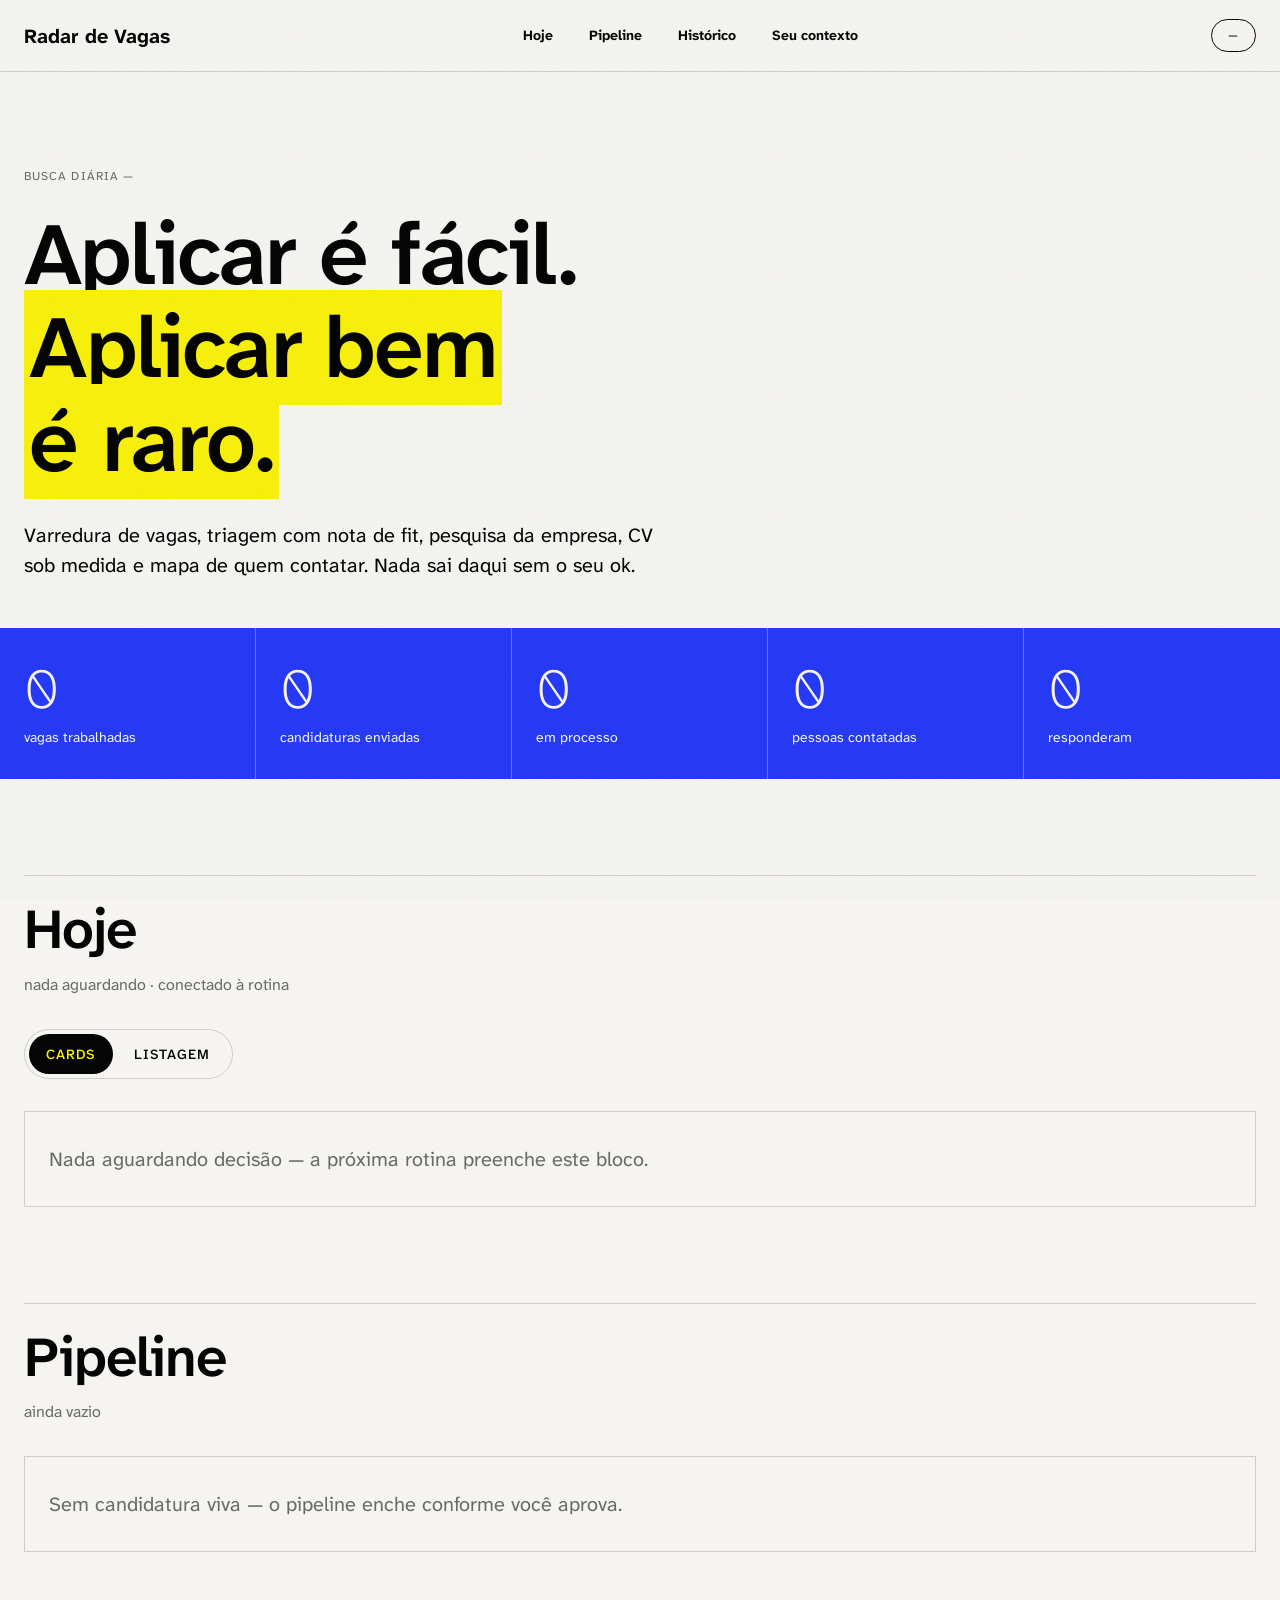
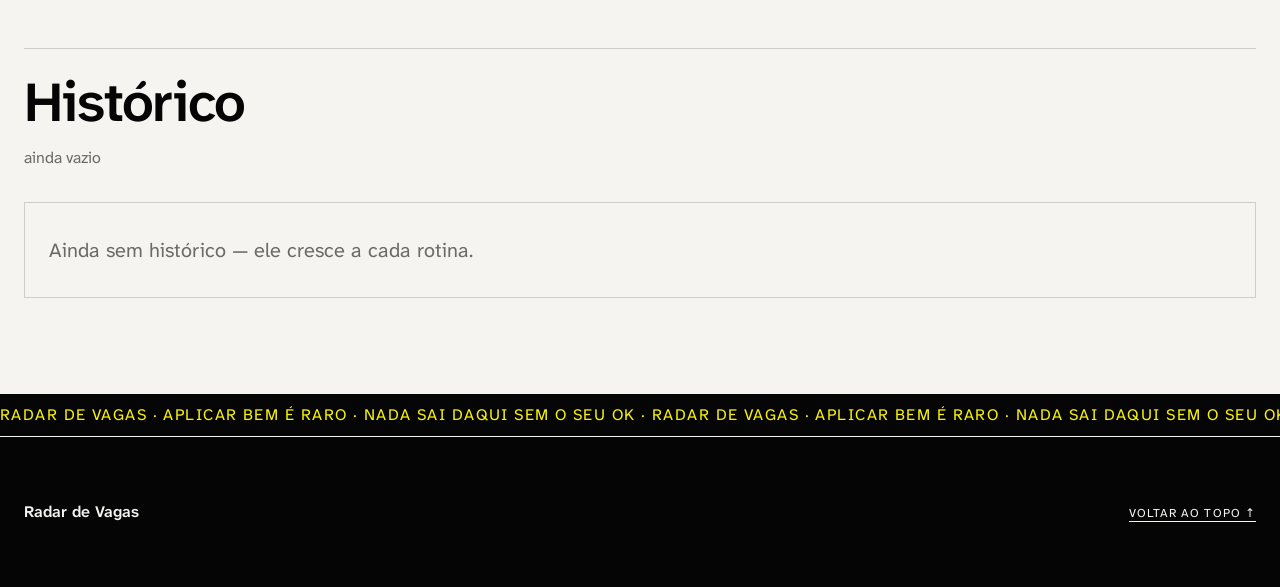
==== commit 023c0c9d: "Tela de abertura, contexto em 5 passos e radar 3D - bin/radar sem argumento abre o painel no navegad" ====
--- a/dashboard/index.html
+++ b/dashboard/index.html
@@ -18,6 +18,7 @@
       <a href="#hoje">Hoje</a>
       <a href="#pipeline">Pipeline</a>
       <a href="#historico">Histórico</a>
+      <a href="/boas-vindas#contexto" id="nav-contexto" hidden>Seu contexto</a>
     </nav>
     <span class="badge-atualizado" id="atualizado">—</span>
   </header>
@@ -25,7 +26,7 @@
   <main>
     <section class="hero wrap" id="topo">
       <p class="meta">Busca diária —</p>
-      <h1>Aplicar é fácil.<br /><span class="accent">Aplicar bem é raro.</span></h1>
+      <h1>Aplicar é fácil.<br /><span class="accent">Aplicar bem</span><br /><span class="accent">é raro.</span></h1>
       <p>Varredura de vagas, triagem com nota de fit, pesquisa da empresa, CV sob medida e mapa de quem contatar. Nada sai daqui sem o seu ok.</p>
       <span class="aviso-exemplo" id="aviso-config" hidden>Config sem pretensão salarial: a rotina vai perguntar antes de aplicar</span>
     </section>
@@ -59,6 +60,7 @@
     <button class="btn-copiar" id="btn-copiar" type="button">Copiar para o chat</button>
   </div>
   <div class="toast" id="toast" role="status" aria-live="polite">Decisões copiadas, cole na conversa do Claude</div>
+
 
   <!-- fita de fechamento: decorativa, para no hover e com movimento reduzido.
        Dois grupos iguais para o trilho andar metade de si sem emenda -->
@@ -236,6 +238,8 @@
     // HOJE: triagem e vagas trabalhadas aguardando decisão
     // ============================================================
     const MODO_SERVIDOR = location.protocol === "http:" || location.protocol === "https:";
+    // a tela de abertura grava pelo servidor: aberto por duplo clique, o link não teria onde ir
+    if (MODO_SERVIDOR) document.getElementById("nav-contexto").hidden = false;
     const ativos = (l) => (l || []).filter((x) => !["recusado", "executado"].includes(x.status));
     const gVagas = ativos(V.vagas), gPessoas = ativos(V.pessoas);
     const completas = gVagas.filter((v) => v.profundidade === "completa");
--- a/dashboard/styles.css
+++ b/dashboard/styles.css
@@ -1,40 +1,66 @@
 /* Radar de Vagas: folha de estilo do dashboard.
-   Sistema editorial e chapado: papel branco, tinta preta quente, fios de 1px
-   como estrutura e UMA cor de ação, o amarelo. O magenta entra só como
-   interferência e alerta, nunca como botão; o azul céu é superfície de pausa
-   e só aceita texto preto. Zero sombra e zero gradiente: o que precisa subir
-   ganha fio, inverte de cor ou troca de superfície. O raio é gramática:
-   conteúdo é reto (0), input é 8px, tudo que é ação é pílula, avatar é
-   círculo. Pesos só 300, 400 e 700. */
+   Base do DS do portfólio do autor: papel quente, tinta quase preta, linhas
+   finas a 16% como estrutura, tipo grande em caixa baixa com espaçamento
+   negativo, rótulos em caixa-alta espaçada e grão de filme a 5%. Por cima, os
+   acentos de sempre: UMA cor de ação, o amarelo; o magenta só como alerta,
+   nunca como botão; e o azul vibrante como superfície de pausa, só com texto
+   em papel. Zero sombra e zero gradiente. O raio é gramática: conteúdo é reto
+   (0), input é 8px, tudo que é ação é pílula, avatar é círculo. Pesos 200,
+   400, 500, 600 e 700. */
+
+/* Atkinson Hyperlegible Next: desenhada pelo Braille Institute para a máxima
+   distinção entre letras (I, l, 1; O, 0). Vem com o projeto (fonts/, SIL OFL),
+   variável de 200 a 800: o painel abre sem internet e sem pedir nada a ninguém */
+@font-face {
+  font-family: "Atkinson Hyperlegible Next";
+  font-style: normal;
+  font-display: swap;
+  font-weight: 200 800;
+  src: url("fonts/atkinson-hyperlegible-next-latin-wght-normal.woff2") format("woff2-variations");
+  unicode-range: U+0000-00FF, U+0131, U+0152-0153, U+02BB-02BC, U+02C6, U+02DA, U+02DC, U+0304, U+0308, U+0329, U+2000-206F, U+20AC, U+2122, U+2191, U+2193, U+2212, U+2215, U+FEFF, U+FFFD;
+}
+@font-face {
+  font-family: "Atkinson Hyperlegible Next";
+  font-style: normal;
+  font-display: swap;
+  font-weight: 200 800;
+  src: url("fonts/atkinson-hyperlegible-next-latin-ext-wght-normal.woff2") format("woff2-variations");
+  unicode-range: U+0100-02BA, U+02BD-02C5, U+02C7-02CC, U+02CE-02D7, U+02DD-02FF, U+1D00-1DBF, U+1E00-1E9F, U+1EF2-1EFF, U+2020, U+20A0-20AB, U+20AD-20C0, U+2113, U+2C60-2C7F, U+A720-A7FF;
+}
 
 :root {
   /* ---- cor ---- */
-  --paper: #FFFFFF;
-  --ink: #100F0D;
-  --primary: #F7F00C;      /* a única cor de ação; nunca como texto sobre branco (1,2:1) */
-  --accent-break: #EC008C; /* interferência e alerta, nunca botão; texto preto em cima passa AA */
-  --calm: #79AAC3;         /* superfície de pausa: só texto preto em cima (7,6:1) */
-
-  /* rampa neutra quente, do papel à tinta */
-  --g50: #F7F6F4;
-  --g100: #EDECE9;
-  --g200: #DDDCD8;
-  --g300: #C2C0B6;
-  --g400: #BBBAB8;
-  --g500: #8B8981;
-  --g600: #6B6963;
-  --g700: #4A4844;
-  --g800: #2A2925;
-  --g900: #100F0D;
-
-  /* texto secundário: o cinza mínimo que passa AA no papel e no amarelo */
+  --paper: #F5F4F0;        /* papel quente do site, o fundo de tudo */
+  --ink: #050505;          /* tinta do site */
+  --primary: #F7F00C;      /* a única cor de ação; nunca como texto sobre papel (1,1:1) */
+  --accent-break: #EC008C; /* interferência e alerta, nunca botão; texto em tinta passa AA (4,8:1) */
+  --azul: #263AF5;         /* superfície de pausa: só texto em papel (6,3:1); tinta não passa (2,9:1) */
+  --linha: rgba(5, 5, 5, 0.16);              /* a linha fina do site: estrutura */
+  --linha-sobre-azul: rgba(245, 244, 240, 0.32);
+  --linha-sobre-tinta: rgba(245, 244, 240, 0.16);
+
+  /* rampa neutra quente, a do site, do papel à tinta */
+  --g50: #EFEEE9;
+  --g100: #E6E5E0;
+  --g200: #D6D5CF;
+  --g300: #CBCAC5;
+  --g400: #B3B2AC;
+  --g500: #8D8D88;
+  --g600: #6A6A66;
+  --g700: #4A4A46;
+  --g800: #2A2A27;
+  --g900: #050505;
+
+  /* texto secundário: o cinza do site, passa AA no papel (4,9:1) e no amarelo (4,6:1) */
   --muted: var(--g600);
-  --fio: 1px solid var(--ink);
-  --fio-suave: 1px solid var(--g200);
-
-  /* ---- tipo: a pilha de sempre, com a escala e os pesos do sistema ---- */
-  --font-sans: "Helvetica Now Display", "Neue Haas Grotesk Display",
-               "Helvetica Neue", Helvetica, Arial, sans-serif;
+  /* estrutura é linha fina; campo, botão e marcador precisam de 3:1 e levam tinta */
+  --fio: 1px solid var(--linha);
+  --fio-forte: 1px solid var(--ink);
+  --fio-suave: 1px solid rgba(5, 5, 5, 0.08);
+
+  /* ---- tipo: a fonte da leitura, com a escala e os pesos do sistema ---- */
+  --font-sans: "Atkinson Hyperlegible Next", ui-sans-serif, system-ui, -apple-system,
+               "Segoe UI", Roboto, Arial, sans-serif;
 
   --text-gigante: clamp(3.5rem, 12vw, 9rem);
   --text-display: clamp(2.75rem, 7vw, 5.5rem);
@@ -46,16 +72,20 @@
   --text-micro: 0.75rem;
 
   --leading-gigante: 0.95;
-  --leading-display: 1;
+  --leading-display: 1.06;
   --leading-heading: 1.08;
   --leading-body: 1.5;
   --leading-small: 1.35;
 
-  --tracking-caps: 0.02em;   /* títulos em caixa-alta, nunca mais que isso */
-  --tracking-micro: 0.04em;  /* rótulos pequenos em caixa-alta */
-
-  --peso-light: 300;
+  --tracking-caps: -0.02em;  /* tipo grande: caixa baixa, espaçamento negativo */
+  --tracking-micro: 0.09em;  /* rótulos pequenos em caixa-alta */
+  --tracking-botao: 0.08em;  /* pílula de ação, como no site */
+  --text-botao: 0.8125rem;
+
+  --peso-light: 200;
   --peso-regular: 400;
+  --peso-medio: 500;
+  --peso-semi: 600;
   --peso-bold: 700;
 
   /* ---- espaço: base 8, meio-passo 4 ---- */
@@ -83,7 +113,8 @@
   --dur-slow: 480ms;
   --dur-fita: 40s;       /* fita de largura total */
   --dur-fita-link: 12s;  /* fita curta do link, só no hover */
-  --ease-padrao: cubic-bezier(0.2, 0.7, 0.2, 1);
+  --ease-padrao: cubic-bezier(0.16, 0.84, 0.36, 1);  /* a curva-assinatura do site */
+  --ease-tema: cubic-bezier(0.4, 0, 0.2, 1);         /* troca de cor */
   --ease-pop: cubic-bezier(0.34, 1.56, 0.64, 1);
 }
 
@@ -117,8 +148,8 @@
   -webkit-font-smoothing: antialiased;
 }
 
-/* "bolder" dentro de algo já em 700 viraria 900: aqui o negrito é sempre 700 */
-h1, h2, h3, h4, b, strong, th { font-weight: var(--peso-bold); }
+/* "bolder" escolheria um peso fora da escala: título e negrito são sempre 600 */
+h1, h2, h3, h4, b, strong, th { font-weight: var(--peso-semi); }
 
 a {
   color: inherit;
@@ -132,6 +163,18 @@
 /* foco visível sem sombra: contorno de tinta afastado do elemento */
 :focus-visible { outline: 2px solid var(--ink); outline-offset: 2px; }
 ::selection { background: var(--primary); color: var(--ink); }
+
+/* grão de filme do site: textura de papel a 5%, por cima de tudo e sem pegar clique */
+body::after {
+  content: "";
+  position: fixed;
+  inset: 0;
+  z-index: 90;
+  pointer-events: none;
+  opacity: 0.05;
+  mix-blend-mode: multiply;
+  background-image: url("data:image/svg+xml;utf8,<svg xmlns='http://www.w3.org/2000/svg' width='120' height='120'><filter id='n'><feTurbulence type='fractalNoise' baseFrequency='0.9' numOctaves='2'/></filter><rect width='100%25' height='100%25' filter='url(%23n)'/></svg>");
+}
 
 .sr-only {
   position: absolute;
@@ -167,7 +210,7 @@
   padding: 12px 24px;
   background: var(--primary);
   color: var(--ink);
-  border: var(--fio);
+  border: var(--fio-forte);
   border-radius: var(--radius-pill);
   font-weight: var(--peso-bold);
   text-decoration: none;
@@ -185,14 +228,16 @@
   justify-content: center;
   gap: var(--space-xs);
   min-height: 44px;
-  padding: 12px 24px;
+  padding: 12px 22px;
   border: 1px solid currentColor;
   border-radius: var(--radius-pill);
   background: transparent;
   color: var(--ink);
-  font-size: var(--text-body);
-  font-weight: var(--peso-bold);
-  line-height: 1;
+  font-size: var(--text-botao);
+  font-weight: var(--peso-medio);
+  letter-spacing: var(--tracking-botao);
+  text-transform: uppercase;
+  line-height: 1.3;
   white-space: nowrap;
   cursor: pointer;
   transition:
@@ -275,12 +320,8 @@
   text-decoration: none;
   white-space: nowrap;
 }
-.logo em {
-  font-style: normal;
-  background: var(--primary);
-  padding: 2px 8px;
-  margin-left: 2px;
-}
+/* a marca é só texto: nada de caixa atrás de "Vagas" */
+.logo em { font-style: normal; }
 
 .nav { display: flex; gap: var(--space-xxs); }
 .nav a {
@@ -294,7 +335,7 @@
 .nav a:hover { background: var(--ink); color: var(--paper); }
 
 .badge-atualizado {
-  border: var(--fio);
+  border: var(--fio-forte);
   border-radius: var(--radius-pill);
   padding: 8px 16px;
   font-size: var(--text-micro);
@@ -312,7 +353,6 @@
   font-size: var(--text-display);
   line-height: var(--leading-display);
   letter-spacing: var(--tracking-caps);
-  text-transform: uppercase;
 }
 /* amarelo nunca é texto sobre branco: aqui ele é o bloco atrás da tinta */
 .hero h1 .accent {
@@ -353,15 +393,19 @@
   line-height: var(--leading-small);
 }
 
-/* ============ NÚMEROS (faixa céu) ============
-   Superfície de pausa entre o hero e a decisão. Os fios entre os números
-   vêm de borda + margem negativa: a última linha estica e nunca sobra
-   célula vazia, em qualquer largura. */
+/* ============ NÚMEROS (faixa azul) ============
+   Superfície de pausa entre o hero e a decisão, no azul vibrante. Tudo em
+   cima é papel: tinta no azul não passa AA. As linhas de dentro viram papel
+   a 32%. Os fios entre os números vêm de borda + margem negativa: a última
+   linha estica e nunca sobra célula vazia, em qualquer largura. */
 .faixa-calma {
-  background: var(--calm);
-  color: var(--ink);
-  border-block: var(--fio);
-}
+  --linha: var(--linha-sobre-azul);
+  --fio: 1px solid var(--linha-sobre-azul);
+  --muted: var(--paper);
+  background: var(--azul);
+  color: var(--paper);
+}
+.faixa-calma :focus-visible { outline-color: var(--paper); }
 .stats {
   display: flex;
   flex-wrap: wrap;
@@ -378,6 +422,7 @@
 }
 .stat strong {
   display: block;
+  font-weight: var(--peso-light);
   font-size: var(--text-h2);
   line-height: var(--leading-heading);
   letter-spacing: var(--tracking-caps);
@@ -399,7 +444,6 @@
   font-size: var(--text-h2);
   line-height: var(--leading-heading);
   letter-spacing: var(--tracking-caps);
-  text-transform: uppercase;
 }
 .secao > .h2 small {
   display: block;
@@ -538,7 +582,7 @@
   height: 40px;
   flex: 0 0 auto;
   align-self: center;
-  border: var(--fio);
+  border: var(--fio-forte);
   border-radius: var(--radius-circulo);
   background: var(--paper);
   transition:
@@ -611,7 +655,7 @@
   display: block;
   width: 7rem;
   height: 10px;
-  border: var(--fio);
+  border: var(--fio-forte);
   background: var(--paper);
 }
 .fit-barra i {
@@ -626,7 +670,7 @@
   max-width: 56rem;
   padding: var(--space-md) var(--space-lg);
   background: var(--primary);
-  border: var(--fio);
+  border: var(--fio-forte);
 }
 .tese__rotulo {
   display: block;
@@ -716,7 +760,7 @@
   display: inline-flex;
   align-items: center;
   padding: 6px 12px;
-  border: var(--fio);
+  border: var(--fio-forte);
   border-radius: var(--radius-pill);
   background: var(--paper);
   color: var(--ink);
@@ -729,7 +773,7 @@
 }
 .pill--accent { background: var(--primary); }
 .pill--solid { background: var(--ink); color: var(--paper); }
-.pill--calma { background: var(--calm); }
+.pill--calma { background: var(--azul); border-color: var(--azul); color: var(--paper); }
 
 /* ---- fita: o link "Ver a vaga" é uma faixa tinta com o rótulo em amarelo.
    Parada ela já lê como fita; no hover ou no foco o trilho corre em marquee
@@ -744,7 +788,7 @@
   padding: 10px 0;
   background: var(--ink);
   color: var(--primary);
-  border: var(--fio);
+  border: var(--fio-forte);
   font-size: var(--text-micro);
   line-height: var(--leading-small);
   font-weight: var(--peso-regular);
@@ -819,7 +863,7 @@
   place-items: center;
   width: 48px;
   height: 48px;
-  border: var(--fio);
+  border: var(--fio-forte);
   border-radius: var(--radius-circulo);
   background: var(--primary);
   color: var(--ink);
@@ -1075,7 +1119,7 @@
   padding: 8px 8px 8px 24px;
   background: var(--ink);
   color: var(--paper);
-  border: var(--fio);
+  border: var(--fio-forte);
   border-radius: var(--radius-pill);
 }
 .barra-decisoes .btn-copiar {
@@ -1111,7 +1155,7 @@
   padding: 12px 20px;
   background: var(--primary);
   color: var(--ink);
-  border: var(--fio);
+  border: var(--fio-forte);
   font-size: var(--text-small);
   line-height: var(--leading-small);
   font-weight: var(--peso-bold);
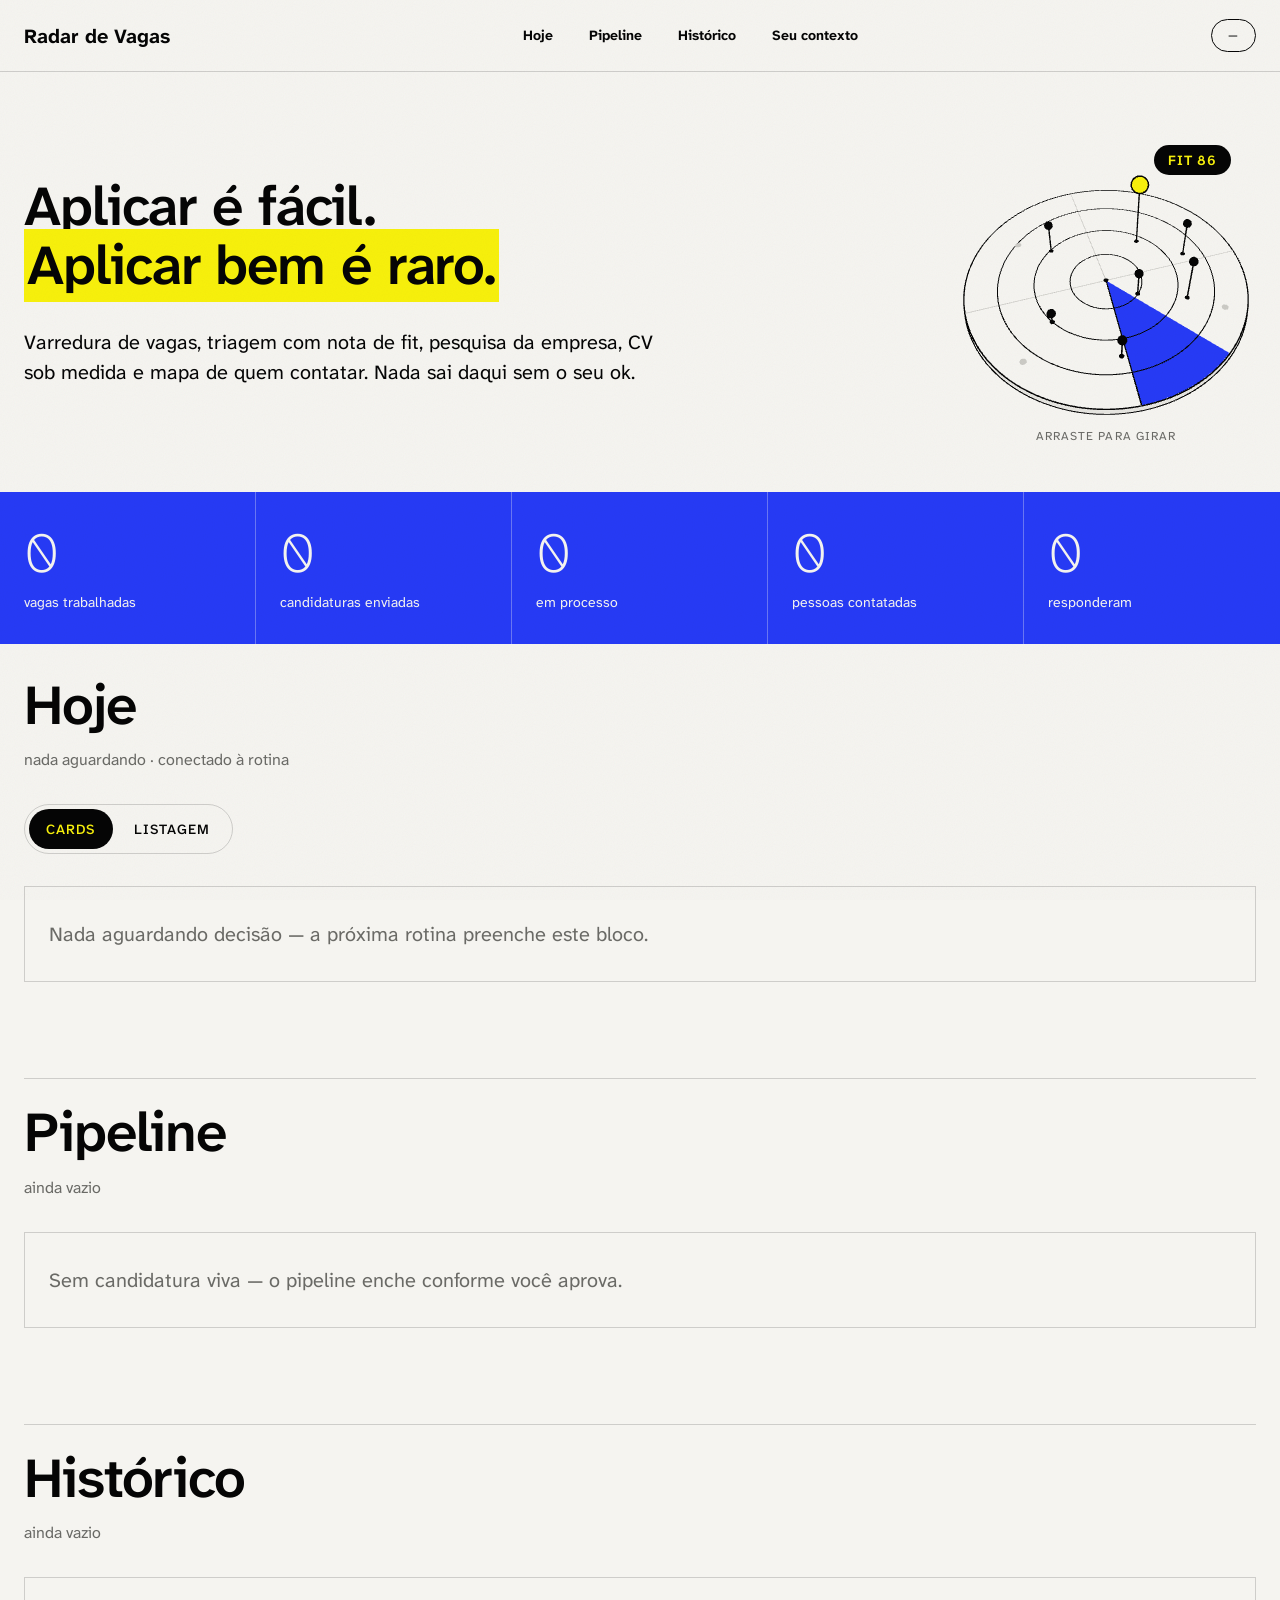
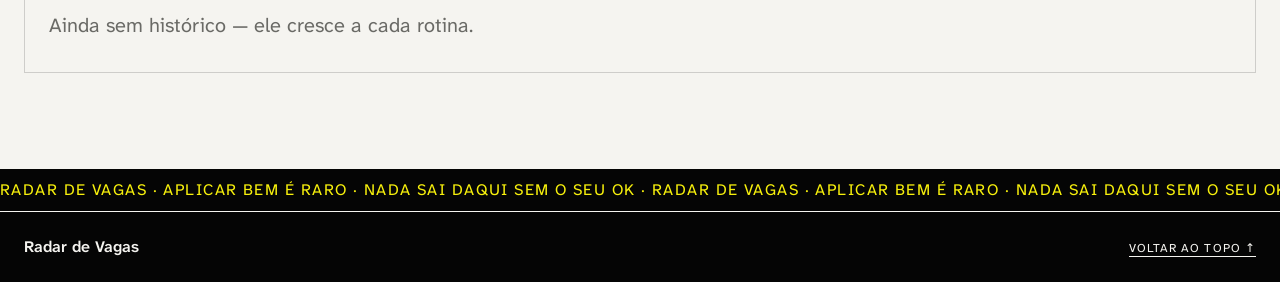
==== commit bdb1cfce: "Painel: radar no topo, manchete em duas linhas e aviso embaixo de Hoje - O hero do painel fica como " ====
--- a/dashboard/index.html
+++ b/dashboard/index.html
@@ -7,6 +7,8 @@
   <title>Radar de Vagas</title>
   <!-- Dashboard auto-contido: dados injetados por radar/gerar_dados.py -->
   <link rel="stylesheet" href="styles.css?v=1794355612" />
+  <!-- Three.js vem junto com o projeto (dashboard/vendor, MIT) para o radar do topo -->
+  <script type="importmap">{ "imports": { "three": "./vendor/three.module.min.js" } }</script>
 </head>
 <body>
 
@@ -25,10 +27,39 @@
 
   <main>
     <section class="hero wrap" id="topo">
-      <p class="meta">Busca diária —</p>
-      <h1>Aplicar é fácil.<br /><span class="accent">Aplicar bem</span><br /><span class="accent">é raro.</span></h1>
-      <p>Varredura de vagas, triagem com nota de fit, pesquisa da empresa, CV sob medida e mapa de quem contatar. Nada sai daqui sem o seu ok.</p>
-      <span class="aviso-exemplo" id="aviso-config" hidden>Config sem pretensão salarial: a rotina vai perguntar antes de aplicar</span>
+      <div>
+        <h1>Aplicar é fácil.<br /><span class="accent">Aplicar bem é raro.</span></h1>
+        <p>Varredura de vagas, triagem com nota de fit, pesquisa da empresa, CV sob medida e mapa de quem contatar. Nada sai daqui sem o seu ok.</p>
+      </div>
+      <figure class="radar" role="img" aria-label="Ilustração de um radar varrendo vagas; cada vaga é um pino da altura da sua nota de fit, e a mais alta, em amarelo, tem fit 86">
+        <svg viewBox="0 0 400 400" aria-hidden="true">
+          <line class="radar__eixo" x1="4" y1="200" x2="396" y2="200" />
+          <line class="radar__eixo" x1="200" y1="4" x2="200" y2="396" />
+          <g class="radar__varredura">
+            <path class="radar__cunha" d="M200 200 L396 200 A196 196 0 0 0 350.15 74.01 Z" />
+            <line class="radar__ponteiro" x1="200" y1="200" x2="396" y2="200" />
+          </g>
+          <circle class="radar__anel" cx="200" cy="200" r="50" />
+          <circle class="radar__anel" cx="200" cy="200" r="100" />
+          <circle class="radar__anel" cx="200" cy="200" r="150" />
+          <circle class="radar__anel" cx="200" cy="200" r="196" />
+          <circle class="radar__ponto radar__ponto--fora" cx="64" cy="296" r="4" />
+          <circle class="radar__ponto radar__ponto--fora" cx="338" cy="292" r="4" />
+          <circle class="radar__ponto radar__ponto--fora" cx="96" cy="96" r="4" />
+          <circle class="radar__ponto" cx="140" cy="122" r="4" />
+          <circle class="radar__ponto" cx="112" cy="248" r="4" />
+          <circle class="radar__ponto" cx="296" cy="262" r="4" />
+          <circle class="radar__ponto" cx="182" cy="324" r="4" />
+          <circle class="radar__ponto" cx="322" cy="184" r="4" />
+          <circle class="radar__ponto" cx="234" cy="236" r="4" />
+          <circle class="radar__ponto" cx="200" cy="200" r="3" />
+          <circle class="radar__alvo" cx="266" cy="140" r="10" />
+          <g class="radar__selo">
+            <rect x="284" y="102" width="82" height="28" rx="14" />
+            <text x="325" y="121" text-anchor="middle">FIT 86</text>
+          </g>
+        </svg>
+      </figure>
     </section>
 
     <section class="faixa-calma" aria-label="Números do Radar">
@@ -37,6 +68,7 @@
 
     <section id="hoje" class="secao wrap">
       <h2 class="h2">Hoje<small id="hoje-sub"></small></h2>
+      <span class="aviso-exemplo" id="aviso-config" hidden>Config sem pretensão salarial: a rotina vai perguntar antes de aplicar</span>
       <div class="alternar" id="alternar-visao" role="group" aria-label="Visão">
         <button class="btn-decisao" type="button" data-visao="cards">Cards</button>
         <button class="btn-decisao" type="button" data-visao="tabela">Listagem</button>
@@ -1154,5 +1186,14 @@
       avisar("Decisões copiadas, cole na conversa do Claude");
     });
   </script>
+  <script>
+    // radar 3D só com o servidor: aberto por duplo clique (file://) o módulo não carrega e o SVG fica
+    if (location.protocol !== "file:") {
+      const radar = document.createElement("script");
+      radar.type = "module";
+      radar.src = "radar-3d.js";
+      document.body.append(radar);
+    }
+  </script>
 </body>
 </html>
--- a/dashboard/styles.css
+++ b/dashboard/styles.css
@@ -346,27 +346,104 @@
   font-variant-numeric: tabular-nums;
 }
 
-/* ============ HERO ============ */
-.hero { padding-block: var(--space-section) var(--space-xxl); }
-.hero .meta { margin-bottom: var(--space-lg); }
+/* ============ HERO ============
+   Igual à abertura, mais baixo: manchete à esquerda e o radar menor à direita. */
+.hero {
+  display: grid;
+  grid-template-columns: minmax(0, 1fr) auto;
+  gap: var(--space-xxl);
+  align-items: center;
+  padding-block: var(--space-xxl);
+}
+.hero .radar { width: min(300px, 30vw); }
+@media (max-width: 768px) {
+  .hero { grid-template-columns: 1fr; }
+  .hero .radar { display: none; } /* no celular o painel vai direto aos números */
+}
+/* no painel a manchete cabe em duas linhas: a segunda frase nunca quebra */
 .hero h1 {
-  font-size: var(--text-display);
+  font-size: clamp(1.75rem, 5vw, 3.5rem);
   line-height: var(--leading-display);
   letter-spacing: var(--tracking-caps);
 }
 /* amarelo nunca é texto sobre branco: aqui ele é o bloco atrás da tinta */
 .hero h1 .accent {
+  white-space: nowrap;
   background: var(--primary);
   padding-inline: 0.06em;
   -webkit-box-decoration-break: clone;
   box-decoration-break: clone;
 }
-.hero > p:not(.meta) {
+.hero h1 + p {
   max-width: 40rem;
   margin-top: var(--space-xl);
   font-size: var(--text-lead);
   line-height: var(--leading-body);
 }
+
+/* ============ RADAR ============
+   O elemento da abertura e do topo do painel: anéis de linha, a varredura em azul e a
+   vaga certa invertida. O SVG é a reserva; o radar-3d.js troca por WebGL quando pode. */
+.radar {
+  position: relative;
+  width: 100%;
+  max-width: 440px;
+  justify-self: end;
+}
+.radar svg { display: block; width: 100%; height: auto; overflow: visible; }
+.radar__anel { fill: none; stroke: var(--ink); stroke-width: 1; }
+.radar__eixo { stroke: var(--g300); stroke-width: 1; }
+.radar__varredura {
+  transform-box: view-box;
+  transform-origin: 50% 50%;
+  animation: varrer 7s linear infinite;
+}
+.radar__cunha { fill: var(--azul); }
+.radar__ponteiro { stroke: var(--ink); stroke-width: 1.5; }
+.radar__ponto { fill: var(--ink); }
+.radar__ponto--fora { fill: var(--g300); }
+.radar__alvo { fill: var(--primary); stroke: var(--ink); stroke-width: 1.5; }
+.radar__selo rect { fill: var(--ink); }
+.radar__selo text {
+  fill: var(--primary);
+  font-family: var(--font-sans);
+  font-size: 13px;
+  font-weight: var(--peso-semi);
+  letter-spacing: 0.06em;
+}
+@keyframes varrer { to { transform: rotate(360deg); } }
+
+/* radar 3D (radar-3d.js): o canvas assume quando o WebGL sobe, o SVG fica de reserva */
+.radar--3d svg { display: none; }
+.radar canvas {
+  display: block;
+  touch-action: pan-y; /* arrastar na horizontal gira; na vertical, a página rola */
+  cursor: grab;
+}
+.radar canvas:active { cursor: grabbing; }
+.radar__selo3d {
+  position: absolute;
+  top: 0;
+  left: 0;
+  padding: 6px 14px;
+  border-radius: var(--radius-pill);
+  background: var(--ink);
+  color: var(--primary);
+  font-size: var(--text-small);
+  font-weight: var(--peso-semi);
+  line-height: 1.3;
+  letter-spacing: 0.06em;
+  white-space: nowrap;
+  pointer-events: none;
+  will-change: transform;
+}
+.radar__dica {
+  margin-top: var(--space-xs);
+  text-align: center;
+  transition: opacity var(--dur-slow) var(--ease-padrao);
+}
+.radar__dica.usada { opacity: 0; }
+@media (prefers-reduced-motion: reduce) { .radar__varredura { animation: none; } }
 
 /* ============ ALERTAS ============
    Magenta é interferência: carimbo chapado com texto preto (4,5:1). Reto,
@@ -386,9 +463,13 @@
   font-size: var(--text-micro);
   line-height: var(--leading-small);
 }
+/* o aviso de config incompleta é lembrete, não interferência: amarelo, embaixo de "Hoje" */
 .aviso-exemplo {
-  margin-top: var(--space-lg);
+  display: block;
+  width: fit-content;
+  margin-bottom: var(--space-lg);
   padding: 8px 12px;
+  background: var(--primary);
   font-size: var(--text-small);
   line-height: var(--leading-small);
 }
@@ -445,6 +526,9 @@
   line-height: var(--leading-heading);
   letter-spacing: var(--tracking-caps);
 }
+/* logo depois da faixa azul a seção não precisa de respiro nem de linha: a faixa já separa */
+.faixa-calma + .secao { padding-top: 0; }
+.faixa-calma + .secao > .h2 { padding-top: var(--space-xl); border-top: 0; }
 .secao > .h2 small {
   display: block;
   margin-top: var(--space-sm);
@@ -1190,7 +1274,7 @@
 }
 
 .footer {
-  padding-block: var(--space-xxxl);
+  padding-block: var(--space-lg);
   background: var(--ink);
   color: var(--paper);
   border-top: 1px solid var(--paper);
@@ -1198,7 +1282,7 @@
   line-height: var(--leading-small);
 }
 /* com a barra de decisões aberta o rodapé ganha folga para não ficar atrás dela */
-.com-barra .footer { padding-bottom: calc(var(--space-xxxl) + 88px); }
+.com-barra .footer { padding-bottom: calc(var(--space-lg) + 88px); }
 .footer__grade {
   display: flex;
   flex-wrap: wrap;
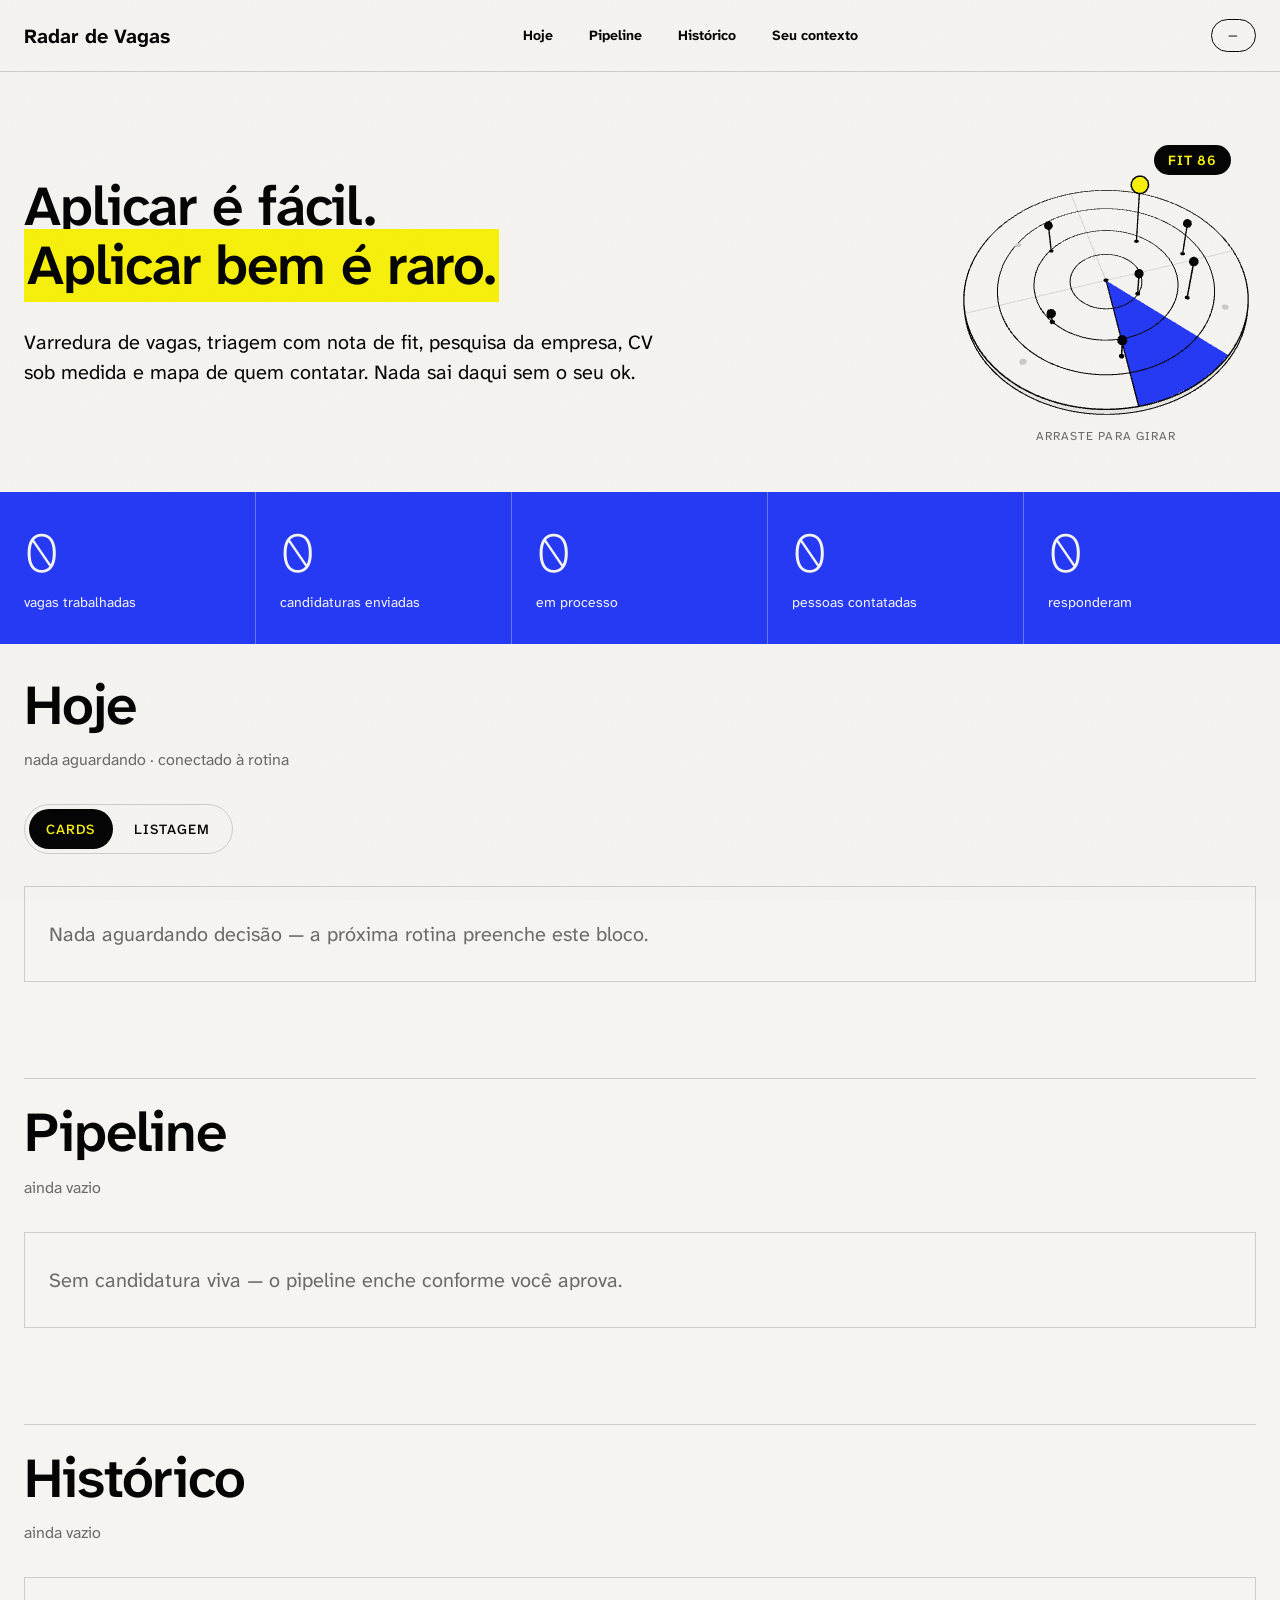
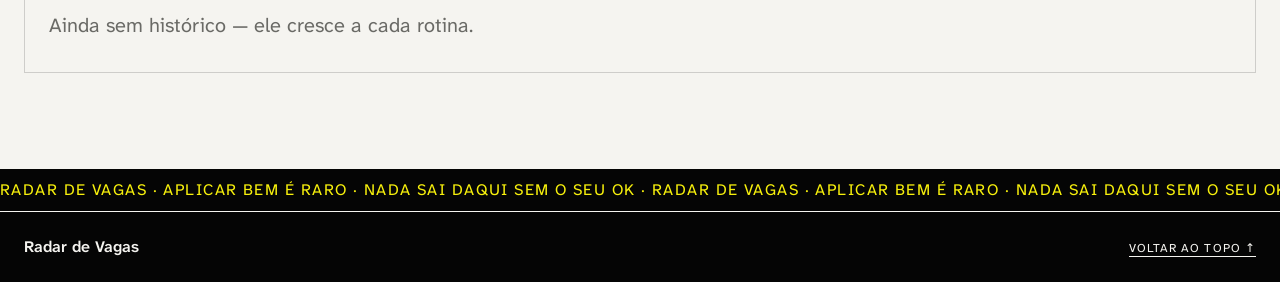
==== commit dc3666fe: "Retorno do primeiro teste de outra pessoa: glib, vaga fechada, ATS e idioma - bin/radar acha glib, p" ====
--- a/dashboard/index.html
+++ b/dashboard/index.html
@@ -176,15 +176,22 @@
     const MOVIMENTO_REDUZIDO = !!(window.matchMedia
       && window.matchMedia("(prefers-reduced-motion: reduce)").matches);
 
-    // fita: o link vira uma faixa tinta com o rótulo em amarelo. O rótulo se
-    // repete em número par porque o marquee anda metade do trilho por volta
+    // fita: o link vira uma faixa tinta com o rótulo em amarelo, na largura toda do
+    // card. O rótulo se repete em número par porque o marquee anda metade do trilho
     const marquee = (url, rotulo) => {
       const href = urlSegura(url);
       if (!href) return "";
       const span = `<span>${esc(rotulo)} ↗</span>`.repeat(10);
-      return `<a class="marquee${rotulo.length <= 3 ? " marquee--curta" : ""}" href="${esc(href)}" target="_blank" rel="noopener">
+      return `<a class="marquee" href="${esc(href)}" target="_blank" rel="noopener">
         <span class="marquee__track" aria-hidden="true">${span}</span>
         <span class="sr-only">${esc(rotulo)} (abre em nova aba)</span></a>`;
+    };
+    // link curto (perfil, "Ver", "CV"): a mesma tinta com amarelo, do tamanho do rótulo,
+    // parado e inteiro, sem trilho cortando o texto
+    const linkFita = (url, rotulo) => {
+      const href = urlSegura(url);
+      if (!href) return "";
+      return `<a class="link-fita" href="${esc(href)}" target="_blank" rel="noopener" aria-label="${esc(rotulo)} (abre em nova aba)">${esc(rotulo)} <span aria-hidden="true">↗</span></a>`;
     };
 
     // ---- identidade: título e rodapé saem da config, nunca do código ----
@@ -393,7 +400,7 @@
               <h3>${esc(v.empresa)} — ${esc(v.cargo)}</h3>
               ${barraFit(v.fit)}
             </div>
-            <p class="apoio">${esc([v.local, v.modelo, v.porta === "lideranca" ? "porta liderança" : v.porta === "ic" ? "porta IC sênior" : ""].filter(Boolean).join(" · "))}</p>
+            <p class="apoio">${esc([v.local, v.modelo, v.porta ? `porta ${tituloPorta(v.porta)}` : ""].filter(Boolean).join(" · "))}</p>
             ${sinais([
               ap ? pillJaAplicada(dataAplicacao(ap)) : selo(v),
               v.cv ? "CV pronto" : "",
@@ -417,6 +424,7 @@
           ${listaCurta("Melhorias que esta vaga sugere", v.melhorias)}
           ${blocoCv(v, "CV sob medida")}
           <p class="apoio">${marquee(v.url, "Ver a vaga")}</p>
+          ${v.url_candidatura ? `<p class="apoio">${linkFita(v.url_candidatura, "Candidatar no site da empresa")}</p>` : ""}
           ${botoesVaga(v, [["aprovar", "✓ Aprovar candidatura"], ["ajustar", "✎ Ajustar"], ["pular", "✕ Descartar"]])}
           ${pessoasDaVaga(v.id)}
         </div>
@@ -506,7 +514,7 @@
           <p class="apoio">${esc([p.cargo, p.empresa].filter(Boolean).join(" · "))}</p>
           ${p.papel ? `<p class="meta papel">${esc(p.papel)}</p>` : ""}
           ${p.porque ? `<div class="campo"><span class="meta">Por que esta pessoa</span><p>${esc(p.porque)}</p></div>` : ""}
-          <p class="apoio">${marquee(p.url, "Abrir o perfil")}</p>
+          <p class="apoio">${linkFita(p.url, "Abrir o perfil")}</p>
           ${botoes(p, [["aprovar", "✓ Vou contatar"], ["pular", "✕ Pular"]])}
         </div>
       </article>`;
@@ -590,6 +598,10 @@
       })[v.radar] || "—";
     };
 
+    // as portas são as de cada pessoa (config.objetivo.portas): um filtro por porta
+    const PORTAS = (Array.isArray(CFG.portas) ? CFG.portas : []).filter((p) => p && p.id);
+    const tituloPorta = (id) => (PORTAS.find((p) => p.id === id) || {}).titulo || id;
+
     const FILTROS = [
       ["todas", "Todas"],
       ["aplicadas", "Aplicadas"],
@@ -597,19 +609,17 @@
       ["aguardando", "Aguardando você"],
       ["completa", "Trabalhadas"],
       ["triagem", "Triagem"],
-      ["lideranca", "Liderança"],
-      ["ic", "IC sênior"],
+      ...PORTAS.map((p) => [`porta:${p.id}`, p.titulo]),
     ];
 
     const passaFiltro = (v, f) => {
+      if (f.startsWith("porta:")) return v.porta === f.slice("porta:".length);
       switch (f) {
         case "aplicadas": return APLICADAS.includes(v.pipeline);
         case "aenviar": return v.radar === "aprovado";
         case "aguardando": return v.radar === "proposto";
         case "completa": return v.profundidade === "completa";
         case "triagem": return v.profundidade === "triagem";
-        case "lideranca": return v.porta === "lideranca";
-        case "ic": return v.porta === "ic";
         default: return true;
       }
     };
@@ -666,6 +676,8 @@
       filtroAtual = localStorage.getItem("radar-filtro") || "todas";
       ordemAtual = localStorage.getItem("radar-ordem") || "fit-desc";
     } catch {}
+    // filtro guardado de uma porta que não existe mais (ou de versão antiga) volta para "todas"
+    if (!FILTROS.some(([k]) => k === filtroAtual)) filtroAtual = "todas";
 
     const ORDENAVEL = { Vaga: "fit-desc", Empresa: "empresa", "Entrou em": "adicionada-desc",
       "Aplicada em": "aplicada-desc", Estado: "estado" };
@@ -912,7 +924,7 @@
               "abrir para a análise completa",
             ]) : ""}
           </div>
-          <div class="acoes">${pillStatus(v.status)}${marquee(v.url, "Ver")}</div>`;
+          <div class="acoes">${pillStatus(v.status)}${linkFita(v.url, "Ver")}</div>`;
       if (!a) return `<article class="linha">${cabeca}</article>`;
       const gente = pessoasDaEmpresa(a, v.empresa);
       return `
@@ -956,8 +968,8 @@
             ${apoio ? `<p>${esc(apoio)}</p>` : ""}
             ${porque ? `<p>${esc(porque)}</p>` : ""}
           </div>
-          <div class="acoes">${pillStatus(it.status)}${marquee(it.url, "Ver")}${
-            it.cv ? marquee(it.cv, "CV") : ""}</div>
+          <div class="acoes">${pillStatus(it.status)}${linkFita(it.url, "Ver")}${
+            it.cv ? linkFita(it.cv, "CV") : ""}</div>
         </article>`;
     };
 
--- a/dashboard/styles.css
+++ b/dashboard/styles.css
@@ -881,7 +881,6 @@
   text-decoration: none;
   white-space: nowrap;
 }
-.marquee--curta { width: 6rem; }
 .marquee__track { display: inline-flex; }
 .marquee__track > span { padding-inline: 12px; }
 .marquee:hover .marquee__track,
@@ -892,6 +891,28 @@
   from { transform: translateX(0); }
   to { transform: translateX(-50%); }
 }
+/* link curto: tinta com amarelo do tamanho do rótulo; no hover inverte para amarelo */
+.link-fita {
+  display: inline-flex;
+  align-items: center;
+  gap: 6px;
+  min-height: 36px;
+  padding: 8px 14px;
+  vertical-align: middle;
+  background: var(--ink);
+  color: var(--primary);
+  border: var(--fio-forte);
+  font-size: var(--text-micro);
+  line-height: var(--leading-small);
+  font-weight: var(--peso-medio);
+  letter-spacing: var(--tracking-micro);
+  text-transform: uppercase;
+  text-decoration: none;
+  white-space: nowrap;
+  transition: background-color var(--dur-fast) var(--ease-tema), color var(--dur-fast) var(--ease-tema);
+}
+.link-fita:hover,
+.link-fita:focus-visible { background: var(--primary); color: var(--ink); }
 /* dentro do corpo do card a fita atravessa a largura toda */
 .proposta-corpo > .apoio:has(> .marquee) { max-width: none; margin-top: var(--space-xl); }
 .proposta-corpo > .apoio > .marquee {
@@ -938,7 +959,7 @@
 .pessoa h4 a:hover { text-decoration: underline; }
 .pessoa .papel { margin-top: var(--space-xs); color: var(--ink); }
 .pessoa .decisoes { margin-top: var(--space-lg); }
-.pessoa .apoio:has(> .marquee) { margin-top: var(--space-md); }
+.pessoa .apoio:has(> .link-fita) { margin-top: var(--space-md); }
 
 /* iniciais no lugar da foto: círculo amarelo com fio, como o avatar da
    pílula de contato */
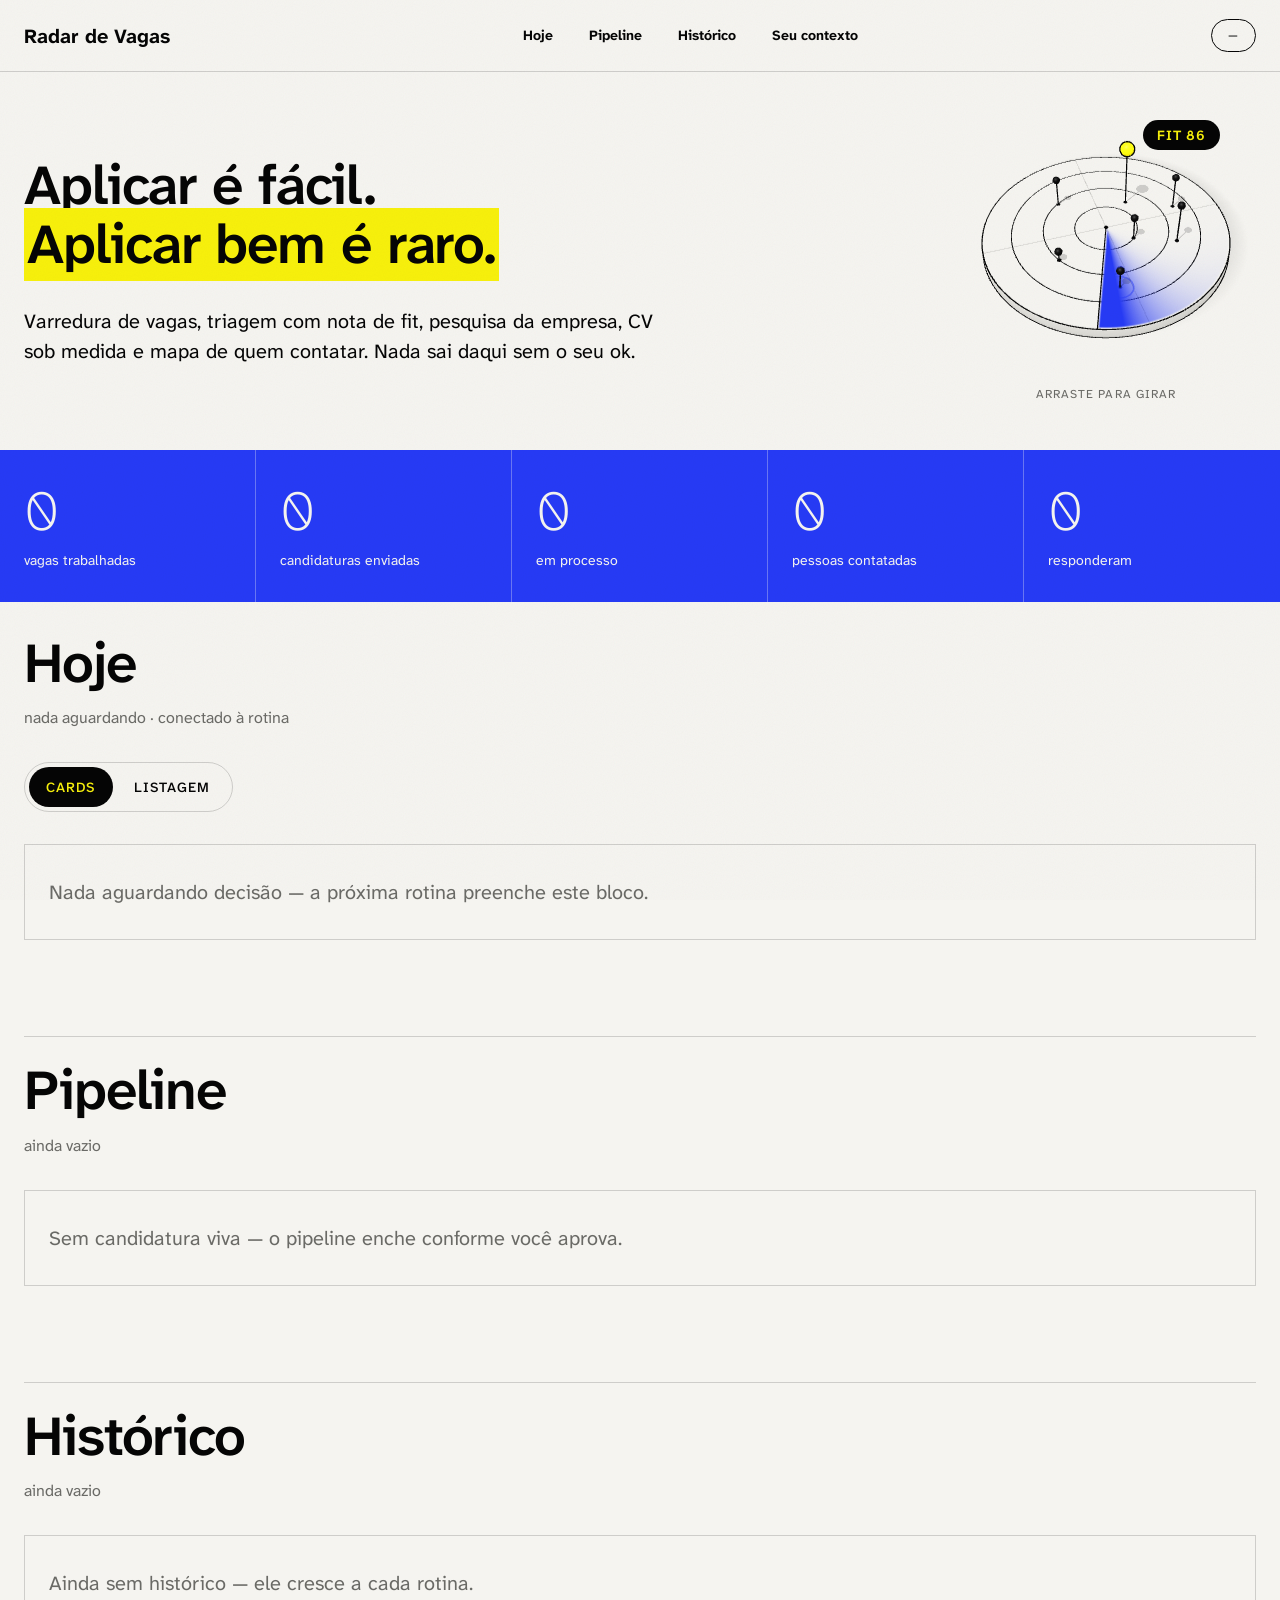
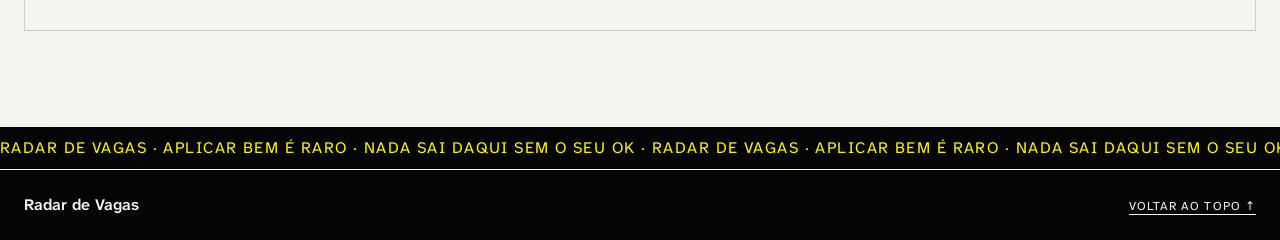
==== commit c9f2fc5d: "Gupy e Sólides como fontes de vaga; radar da abertura com luz e corte - varrer coleta lê também os p" ====
--- a/dashboard/index.html
+++ b/dashboard/index.html
@@ -33,6 +33,13 @@
       </div>
       <figure class="radar" role="img" aria-label="Ilustração de um radar varrendo vagas; cada vaga é um pino da altura da sua nota de fit, e a mais alta, em amarelo, tem fit 86">
         <svg viewBox="0 0 400 400" aria-hidden="true">
+          <!-- o facho: forte no ponteiro, some para trás (gira junto com a cunha) -->
+          <defs>
+            <linearGradient id="radar-facho" gradientUnits="userSpaceOnUse" x1="0" y1="200" x2="0" y2="74">
+              <stop offset="0" stop-color="#263AF5" stop-opacity="0.95" />
+              <stop offset="1" stop-color="#263AF5" stop-opacity="0" />
+            </linearGradient>
+          </defs>
           <line class="radar__eixo" x1="4" y1="200" x2="396" y2="200" />
           <line class="radar__eixo" x1="200" y1="4" x2="200" y2="396" />
           <g class="radar__varredura">
@@ -43,9 +50,6 @@
           <circle class="radar__anel" cx="200" cy="200" r="100" />
           <circle class="radar__anel" cx="200" cy="200" r="150" />
           <circle class="radar__anel" cx="200" cy="200" r="196" />
-          <circle class="radar__ponto radar__ponto--fora" cx="64" cy="296" r="4" />
-          <circle class="radar__ponto radar__ponto--fora" cx="338" cy="292" r="4" />
-          <circle class="radar__ponto radar__ponto--fora" cx="96" cy="96" r="4" />
           <circle class="radar__ponto" cx="140" cy="122" r="4" />
           <circle class="radar__ponto" cx="112" cy="248" r="4" />
           <circle class="radar__ponto" cx="296" cy="262" r="4" />
@@ -53,10 +57,10 @@
           <circle class="radar__ponto" cx="322" cy="184" r="4" />
           <circle class="radar__ponto" cx="234" cy="236" r="4" />
           <circle class="radar__ponto" cx="200" cy="200" r="3" />
-          <circle class="radar__alvo" cx="266" cy="140" r="10" />
+          <circle class="radar__alvo" cx="250" cy="150" r="10" />
           <g class="radar__selo">
-            <rect x="284" y="102" width="82" height="28" rx="14" />
-            <text x="325" y="121" text-anchor="middle">FIT 86</text>
+            <rect x="154" y="112" width="82" height="28" rx="14" />
+            <text x="195" y="131" text-anchor="middle">FIT 86</text>
           </g>
         </svg>
       </figure>
--- a/dashboard/styles.css
+++ b/dashboard/styles.css
@@ -398,10 +398,10 @@
   transform-origin: 50% 50%;
   animation: varrer 7s linear infinite;
 }
-.radar__cunha { fill: var(--azul); }
+/* o facho some para trás, como no 3D: o degradê gira junto com a cunha */
+.radar__cunha { fill: url(#radar-facho); }
 .radar__ponteiro { stroke: var(--ink); stroke-width: 1.5; }
 .radar__ponto { fill: var(--ink); }
-.radar__ponto--fora { fill: var(--g300); }
 .radar__alvo { fill: var(--primary); stroke: var(--ink); stroke-width: 1.5; }
 .radar__selo rect { fill: var(--ink); }
 .radar__selo text {
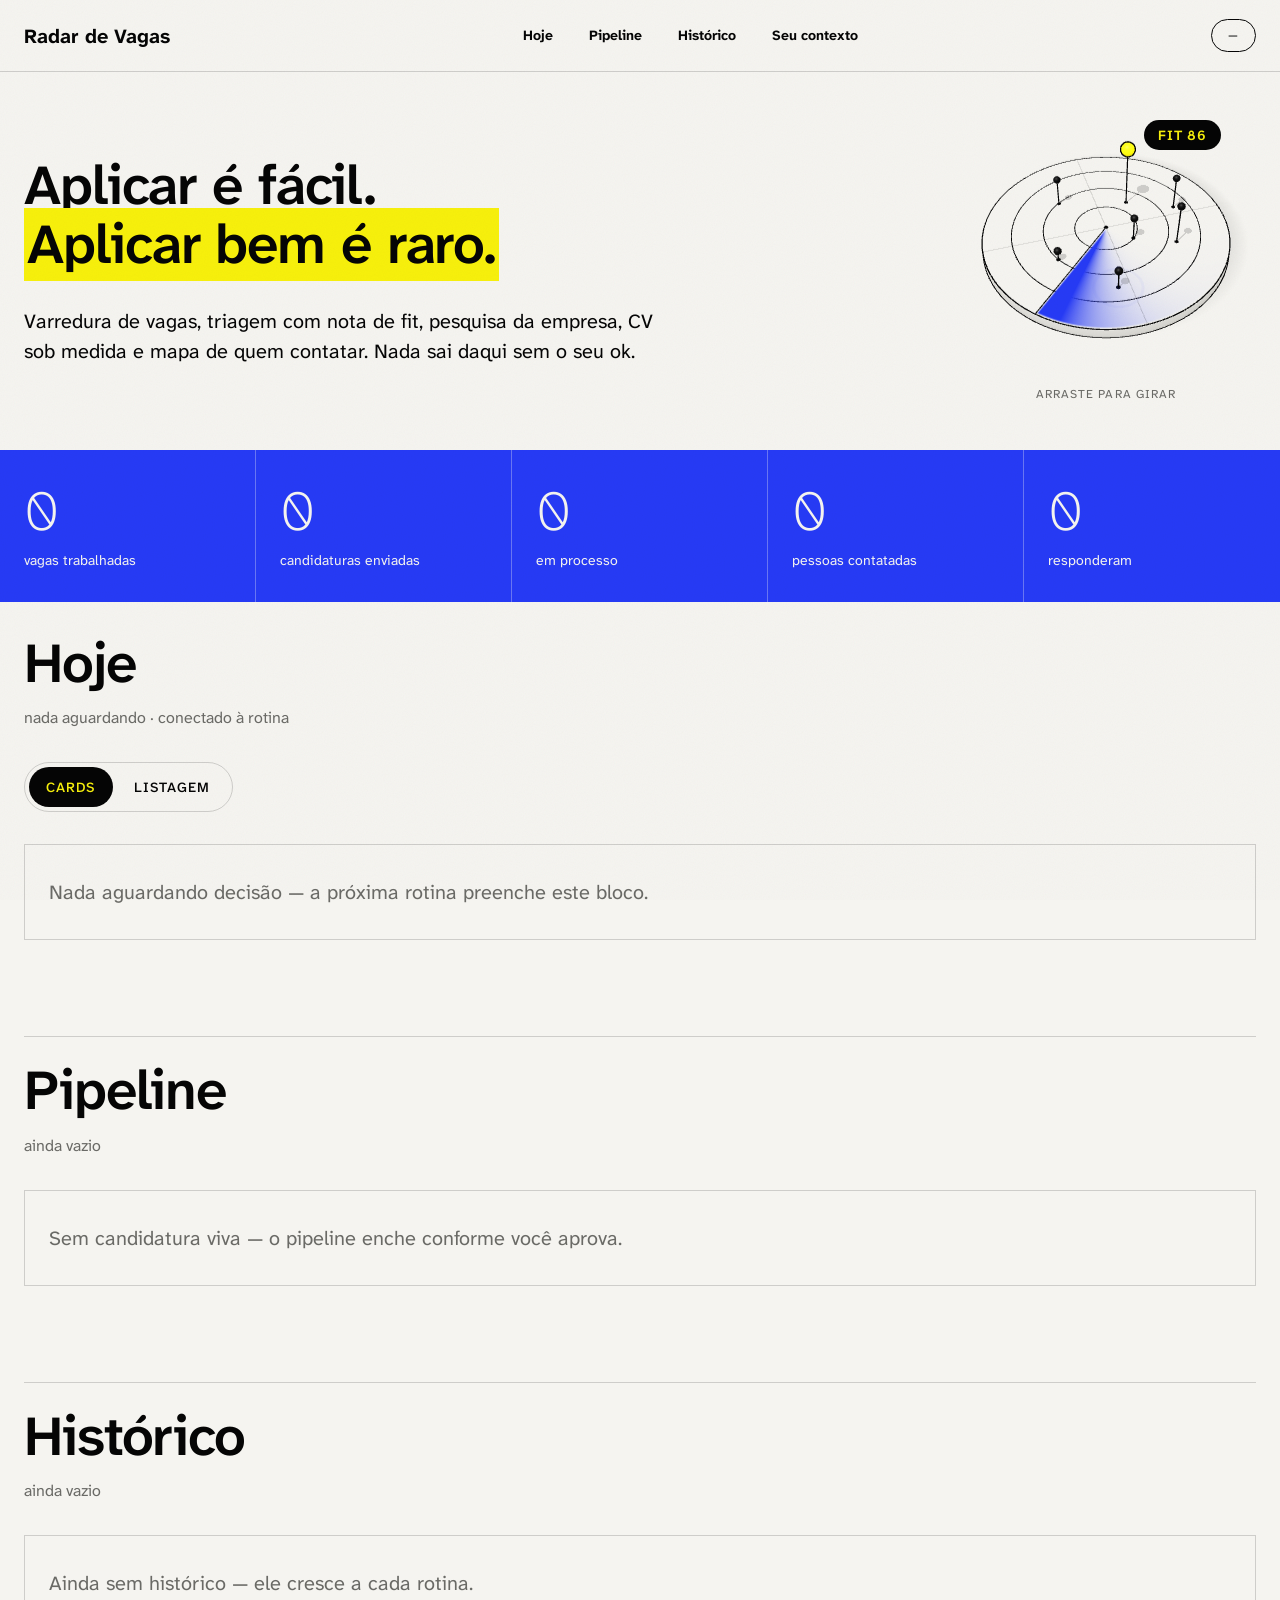
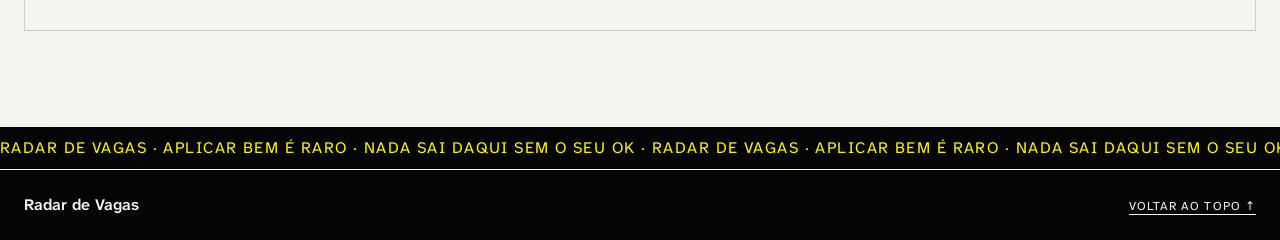
==== commit c0c4d01c: "Textos e acessos para as três fontes de vaga - Abertura: "Varre as vagas" cita LinkedIn, Gupy e Sóli" ====
--- a/dashboard/index.html
+++ b/dashboard/index.html
@@ -198,6 +198,24 @@
       return `<a class="link-fita" href="${esc(href)}" target="_blank" rel="noopener" aria-label="${esc(rotulo)} (abre em nova aba)">${esc(rotulo)} <span aria-hidden="true">↗</span></a>`;
     };
 
+    // de onde a vaga veio, pelo link (docs/fontes-de-vagas.md). Na Gupy e na Sólides o
+    // link da vaga já é o da candidatura: um link só, com o nome do portal
+    const FONTES = [[/(^|\.)linkedin\.com$/, "LinkedIn", "no"], [/(^|\.)gupy\.io$/, "Gupy", "na"],
+                    [/(^|\.)solides\.com\.br$/, "Sólides", "na"]];
+    const fonteDe = (url) => {
+      let host = "";
+      try { host = new URL(urlSegura(url)).hostname; } catch { return null; }
+      const f = FONTES.find(([re]) => re.test(host));
+      return f ? { nome: f[1], prep: f[2] } : null;
+    };
+    const viaFonte = (v) => { const f = fonteDe(v.url); return f ? `via ${f.nome}` : ""; };
+    const rotuloVer = (v) => {
+      const f = fonteDe(v.url);
+      return f && f.nome !== "LinkedIn" ? `Ver a vaga ${f.prep} ${f.nome}` : "Ver a vaga";
+    };
+    const candidaturaFora = (v) => v.url_candidatura && v.url_candidatura !== v.url
+      ? `<p class="apoio">${linkFita(v.url_candidatura, "Candidatar no site da empresa")}</p>` : "";
+
     // ---- identidade: título e rodapé saem da config, nunca do código ----
     const NOME = String(CFG.nome || "").trim();
     if (NOME) {
@@ -404,7 +422,7 @@
               <h3>${esc(v.empresa)} — ${esc(v.cargo)}</h3>
               ${barraFit(v.fit)}
             </div>
-            <p class="apoio">${esc([v.local, v.modelo, v.porta ? `porta ${tituloPorta(v.porta)}` : ""].filter(Boolean).join(" · "))}</p>
+            <p class="apoio">${esc([v.local, v.modelo, v.porta ? `porta ${tituloPorta(v.porta)}` : "", viaFonte(v)].filter(Boolean).join(" · "))}</p>
             ${sinais([
               ap ? pillJaAplicada(dataAplicacao(ap)) : selo(v),
               v.cv ? "CV pronto" : "",
@@ -427,8 +445,8 @@
           ${listaCurta("Sobre a empresa", v.empresa_contexto)}
           ${listaCurta("Melhorias que esta vaga sugere", v.melhorias)}
           ${blocoCv(v, "CV sob medida")}
-          <p class="apoio">${marquee(v.url, "Ver a vaga")}</p>
-          ${v.url_candidatura ? `<p class="apoio">${linkFita(v.url_candidatura, "Candidatar no site da empresa")}</p>` : ""}
+          <p class="apoio">${marquee(v.url, rotuloVer(v))}</p>
+          ${candidaturaFora(v)}
           ${botoesVaga(v, [["aprovar", "✓ Aprovar candidatura"], ["ajustar", "✎ Ajustar"], ["pular", "✕ Descartar"]])}
           ${pessoasDaVaga(v.id)}
         </div>
@@ -475,7 +493,7 @@
               <h3>${esc(v.empresa)} — ${esc(v.cargo)}</h3>
               ${barraFit(v.fit)}
             </div>
-            <p class="apoio">${esc([v.local, v.modelo, v.salario].filter(Boolean).join(" · "))}</p>
+            <p class="apoio">${esc([v.local, v.modelo, v.salario, viaFonte(v)].filter(Boolean).join(" · "))}</p>
             ${sinais([ap ? pillJaAplicada(dataAplicacao(ap)) : selo(v), flags ? plural(flags, "red flag", "red flags") : ""])}
             ${marcas([seloEntrada(v)])}
           </div>
@@ -484,7 +502,7 @@
         <div class="proposta-corpo">
           ${v.fit_resumo ? `<p>${esc(v.fit_resumo)}</p>` : ""}
           ${listaCurta("Red flags", v.red_flags)}
-          <p class="apoio">${marquee(v.url, "Ver a vaga")}</p>
+          <p class="apoio">${marquee(v.url, rotuloVer(v))}</p>
           ${botoesVaga(v, [["aprofundar", "↳ Aprofundar"], ["pular", "✕ Descartar"]])}
         </div>
       </details>`;
@@ -919,7 +937,7 @@
               <h3>${esc(v.empresa)} — ${esc(v.cargo)}</h3>
               ${a ? barraFit(a.fit) : ""}
             </div>
-            <p>${esc([v.local, v.modelo, v.salario].filter(Boolean).join(" · "))}</p>
+            <p>${esc([v.local, v.modelo, v.salario, viaFonte(v)].filter(Boolean).join(" · "))}</p>
             ${v.proximo_passo ? `<p>Próximo passo: ${esc(v.proximo_passo)}</p>` : ""}
             ${vencido ? `<p class="alerta">Sem resposta há ${d} dias, follow-up vencido</p>` : ""}
             ${a ? sinais([
@@ -1046,7 +1064,7 @@
           atualizarBarra();
           return;
         }
-        if (!window.confirm("Descartar a triagem do dia e pedir uma nova varredura no LinkedIn?")) return;
+        if (!window.confirm("Descartar a triagem do dia e pedir uma nova varredura?")) return;
         if (MODO_SERVIDOR) {
           btnNova.disabled = true;
           try {
@@ -1175,7 +1193,7 @@
     document.getElementById("btn-copiar").addEventListener("click", async () => {
       const linhas = [...decisoes.entries()].map(([id, d]) => {
         if (d.acao === "nova_busca")
-          return "• Descartar a triagem do dia e rodar uma nova varredura no LinkedIn";
+          return "• Descartar a triagem do dia e rodar uma nova varredura";
         const p = porId.get(id);
         if (!p) return `• ${d.acao}: ${id}`;
         const rotulo = rotuloDe(p);
